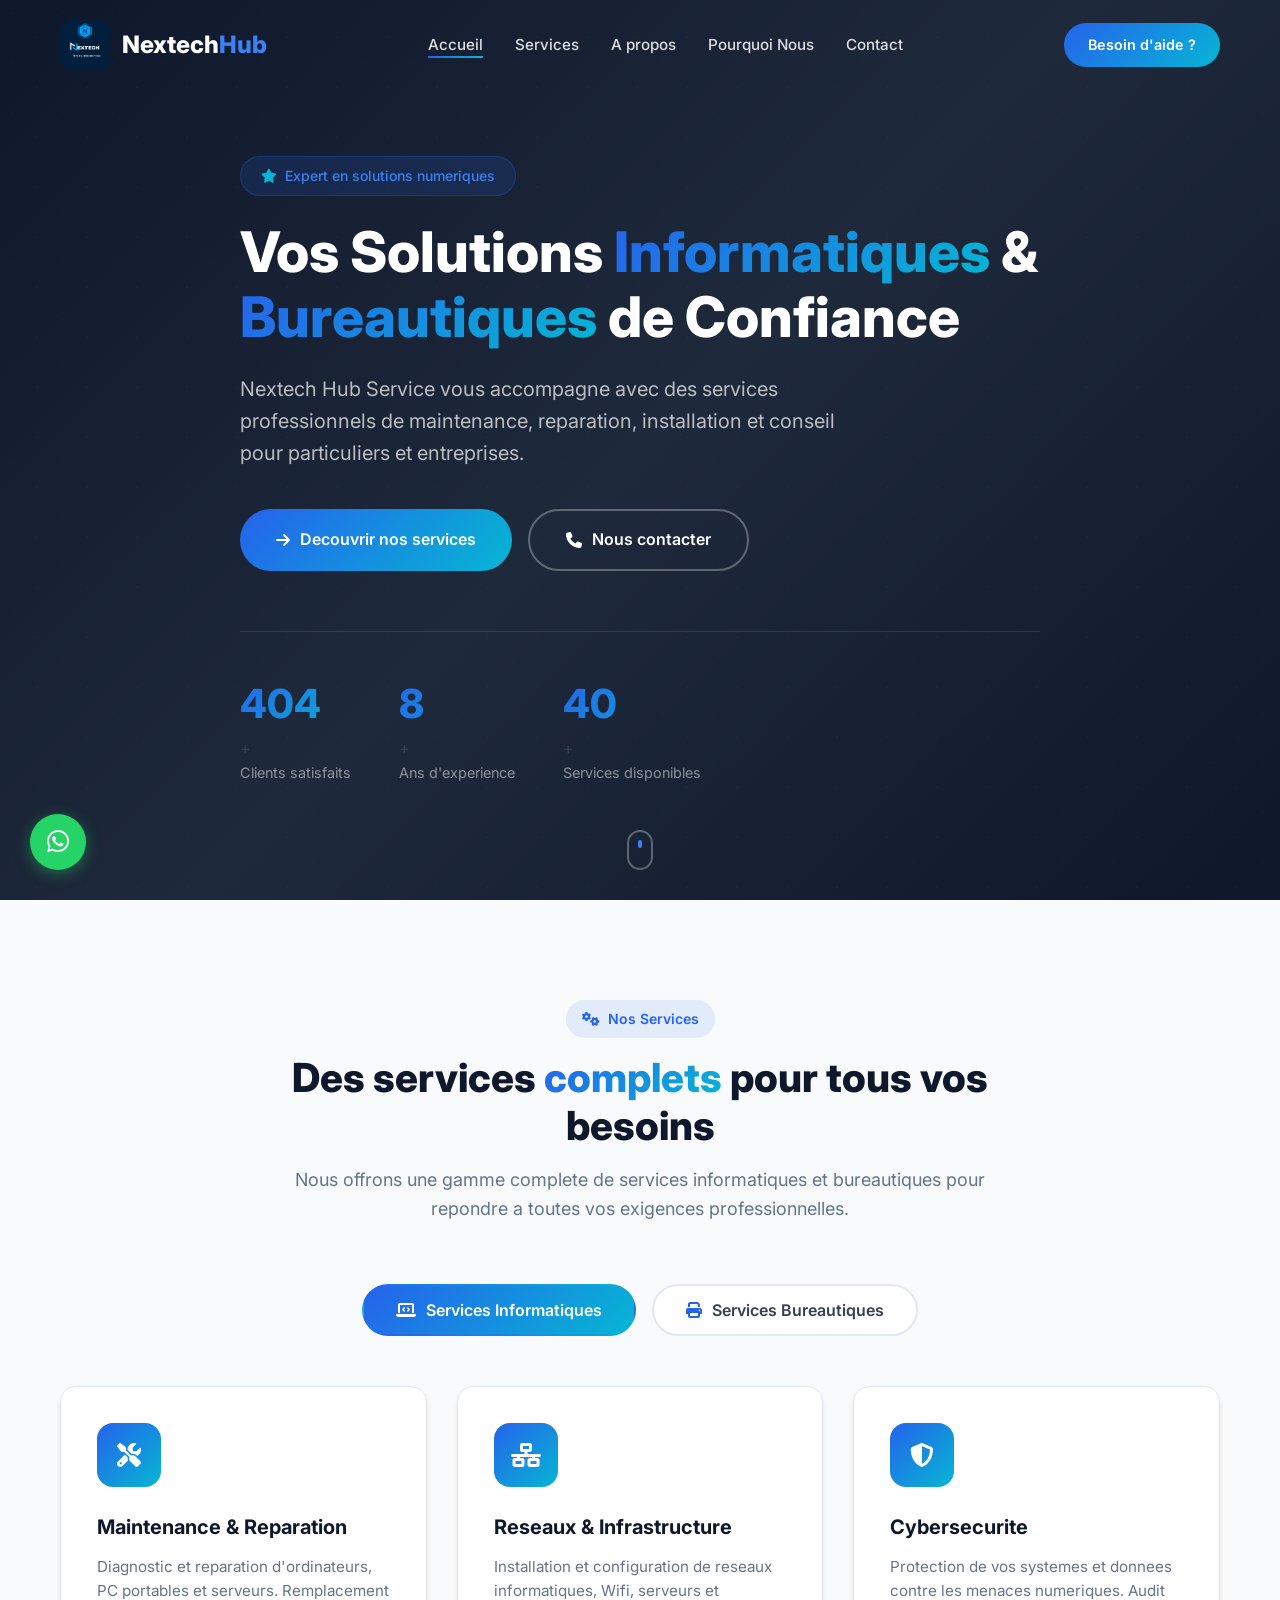
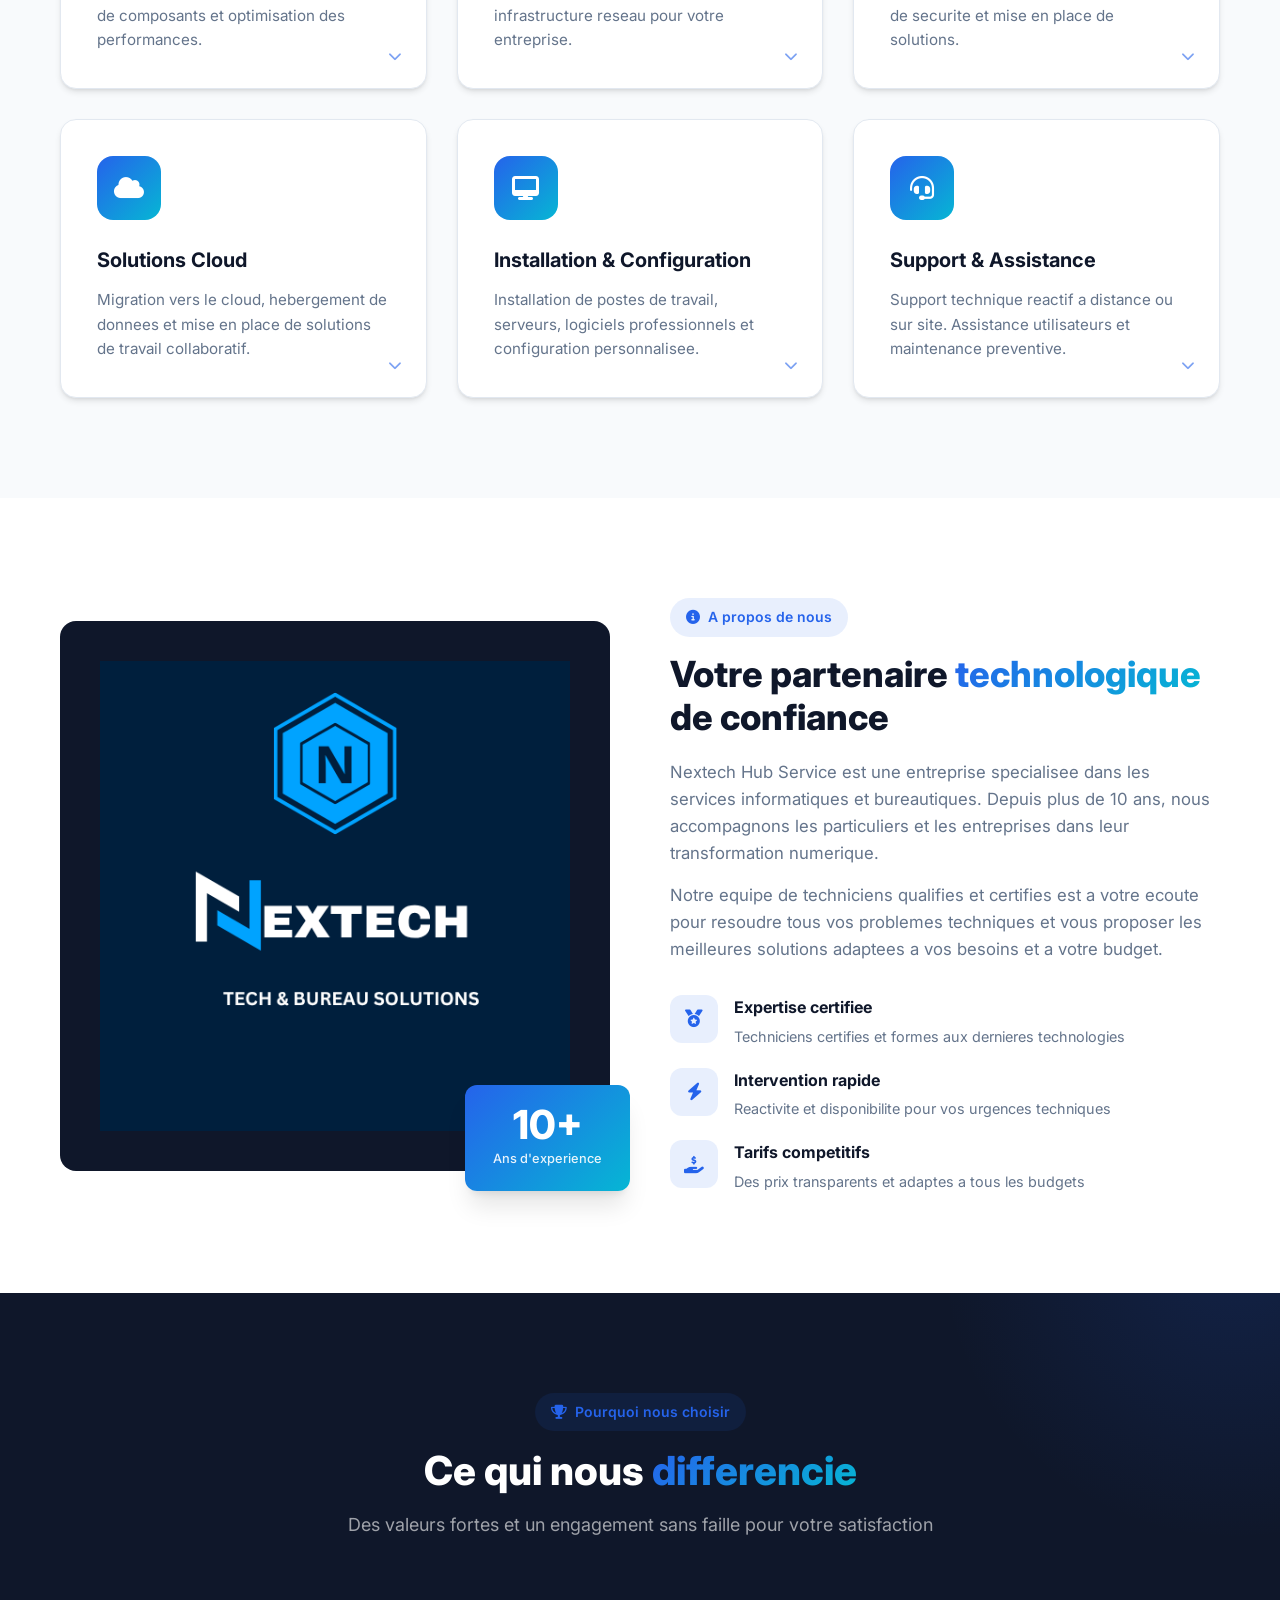
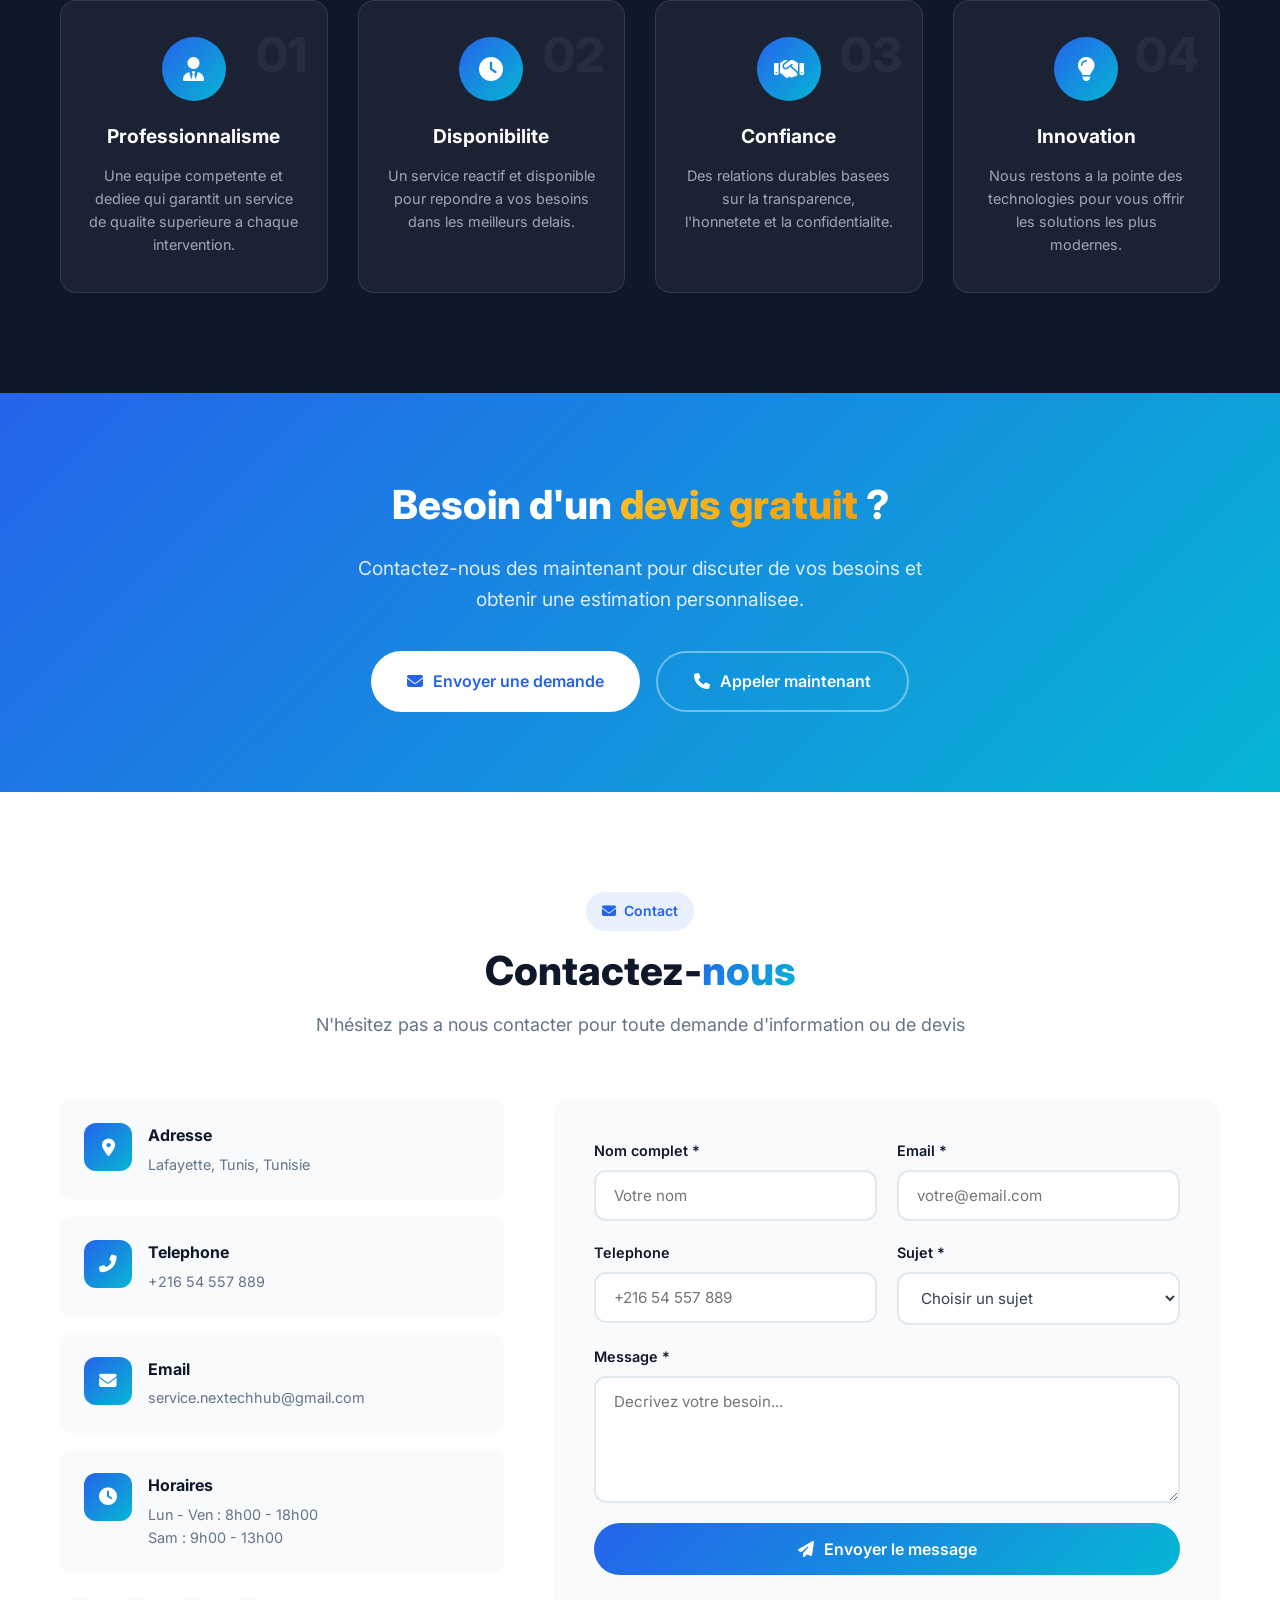
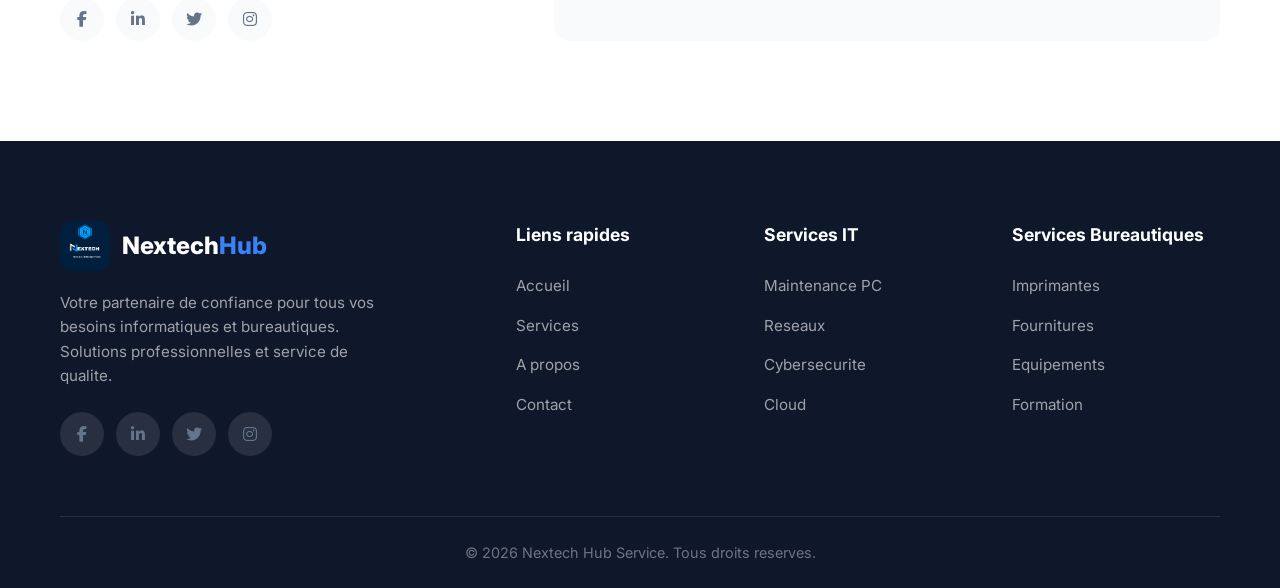
==== nextech-hub-service - Copy4/index.html @ e335e1f7 "Add files via upload Initial upload" ====
<!DOCTYPE html>
<html lang="fr">
<head>
    <meta charset="UTF-8">
    <meta name="viewport" content="width=device-width, initial-scale=1.0">
    <meta name="description" content="Nextech Hub Service - Votre partenaire en services informatiques et bureautiques. Maintenance, reparation, installation et solutions professionnelles a Lafayette, Tunis.">
    <meta property="og:title" content="Nextech Hub Service | Services Informatiques & Bureautiques">
    <meta property="og:description" content="Maintenance, reseaux, cybersecurite, cloud et services bureautiques a Tunis.">
    <meta property="og:type" content="website">
    <meta property="og:url" content="https://nextechhubservice.com">
    <meta property="og:locale" content="fr_FR">
    <title>Nextech Hub Service | Services Informatiques & Bureautiques</title>
    <link rel="stylesheet" href="css/style.css">
    <link rel="stylesheet" href="https://cdnjs.cloudflare.com/ajax/libs/font-awesome/6.5.0/css/all.min.css">
    <link rel="preconnect" href="https://fonts.googleapis.com">
    <link href="https://fonts.googleapis.com/css2?family=Inter:wght@300;400;500;600;700;800&display=swap" rel="stylesheet">
</head>
<body>
    <!-- Navigation -->
    <nav class="navbar" id="navbar">
        <div class="container">
            <a href="#hero" class="logo">
                <img src="images/logo.png" alt="Nextech Hub Service" class="logo-img">
                <span class="logo-text">Nextech<span>Hub</span></span>
            </a>
            <ul class="nav-links" id="navLinks">
                <li><a href="#hero" class="active">Accueil</a></li>
                <li><a href="#services">Services</a></li>
                <li><a href="#about">A propos</a></li>
                <li><a href="#why-us">Pourquoi Nous</a></li>
                <li><a href="#contact">Contact</a></li>
            </ul>
            <a href="#contact" class="btn btn-primary nav-cta">Besoin d'aide ?</a>
            <button class="mobile-toggle" id="mobileToggle" aria-label="Menu">
                <span></span>
                <span></span>
                <span></span>
            </button>
        </div>
    </nav>

    <!-- Hero Section -->
    <section class="hero" id="hero">
        <div class="hero-bg">
            <div class="hero-gradient"></div>
            <div class="hero-pattern"></div>
        </div>
        <div class="container">
            <div class="hero-content">
                <div class="hero-badge">
                    <i class="fas fa-star"></i>
                    <span>Expert en solutions numeriques</span>
                </div>
                <h1>Vos Solutions <span class="gradient-text">Informatiques</span> & <span class="gradient-text">Bureautiques</span> de Confiance</h1>
                <p>Nextech Hub Service vous accompagne avec des services professionnels de maintenance, reparation, installation et conseil pour particuliers et entreprises.</p>
                <div class="hero-buttons">
                    <a href="#services" class="btn btn-primary btn-lg">
                        <i class="fas fa-arrow-right"></i>
                        Decouvrir nos services
                    </a>
                    <a href="#contact" class="btn btn-outline btn-lg">
                        <i class="fas fa-phone"></i>
                        Nous contacter
                    </a>
                </div>
                <div class="hero-stats">
                    <div class="stat">
                        <span class="stat-number" data-count="500">0</span>+
                        <span class="stat-label">Clients satisfaits</span>
                    </div>
                    <div class="stat">
                        <span class="stat-number" data-count="10">0</span>+
                        <span class="stat-label">Ans d'experience</span>
                    </div>
                    <div class="stat">
                        <span class="stat-number" data-count="50">0</span>+
                        <span class="stat-label">Services disponibles</span>
                    </div>
                </div>
            </div>
        </div>
        <div class="scroll-indicator">
            <div class="mouse">
                <div class="wheel"></div>
            </div>
        </div>
    </section>

    <!-- Services Section -->
    <section class="services" id="services">
        <div class="container">
            <div class="section-header">
                <span class="section-tag"><i class="fas fa-cogs"></i> Nos Services</span>
                <h2>Des services <span class="gradient-text">complets</span> pour tous vos besoins</h2>
                <p>Nous offrons une gamme complete de services informatiques et bureautiques pour repondre a toutes vos exigences professionnelles.</p>
            </div>

            <div class="services-tabs">
                <button class="tab-btn active" data-tab="informatique">
                    <i class="fas fa-laptop-code"></i>
                    Services Informatiques
                </button>
                <button class="tab-btn" data-tab="bureautique">
                    <i class="fas fa-print"></i>
                    Services Bureautiques
                </button>
            </div>

            <div class="tab-content active" id="informatique">
                <div class="services-grid">
                    <div class="service-card">
                        <div class="service-icon">
                            <i class="fas fa-tools"></i>
                        </div>
                        <h3>Maintenance & Reparation</h3>
                        <p>Diagnostic et reparation d'ordinateurs, PC portables et serveurs. Remplacement de composants et optimisation des performances.</p>
                        <ul class="service-features">
                            <li><i class="fas fa-check"></i> Reparation materielle et logicielle</li>
                            <li><i class="fas fa-check"></i> Recuperation de donnees</li>
                            <li><i class="fas fa-check"></i> Nettoyage virus et malwares</li>
                        </ul>
                    </div>
                    <div class="service-card">
                        <div class="service-icon">
                            <i class="fas fa-network-wired"></i>
                        </div>
                        <h3>Reseaux & Infrastructure</h3>
                        <p>Installation et configuration de reseaux informatiques, Wifi, serveurs et infrastructure reseau pour votre entreprise.</p>
                        <ul class="service-features">
                            <li><i class="fas fa-check"></i> Installation reseau LAN/WAN</li>
                            <li><i class="fas fa-check"></i> Configuration routeurs & switchs</li>
                            <li><i class="fas fa-check"></i> Securite reseau & pare-feu</li>
                        </ul>
                    </div>
                    <div class="service-card">
                        <div class="service-icon">
                            <i class="fas fa-shield-alt"></i>
                        </div>
                        <h3>Cybersecurite</h3>
                        <p>Protection de vos systemes et donnees contre les menaces numeriques. Audit de securite et mise en place de solutions.</p>
                        <ul class="service-features">
                            <li><i class="fas fa-check"></i> Audit de securite complet</li>
                            <li><i class="fas fa-check"></i> Installation antivirus entreprise</li>
                            <li><i class="fas fa-check"></i> Backup et plan de reprise</li>
                        </ul>
                    </div>
                    <div class="service-card">
                        <div class="service-icon">
                            <i class="fas fa-cloud"></i>
                        </div>
                        <h3>Solutions Cloud</h3>
                        <p>Migration vers le cloud, hebergement de donnees et mise en place de solutions de travail collaboratif.</p>
                        <ul class="service-features">
                            <li><i class="fas fa-check"></i> Migration Microsoft 365 / Google</li>
                            <li><i class="fas fa-check"></i> Sauvegarde cloud securisee</li>
                            <li><i class="fas fa-check"></i> Solutions de collaboration</li>
                        </ul>
                    </div>
                    <div class="service-card">
                        <div class="service-icon">
                            <i class="fas fa-desktop"></i>
                        </div>
                        <h3>Installation & Configuration</h3>
                        <p>Installation de postes de travail, serveurs, logiciels professionnels et configuration personnalisee.</p>
                        <ul class="service-features">
                            <li><i class="fas fa-check"></i> Installation systemes d'exploitation</li>
                            <li><i class="fas fa-check"></i> Configuration logiciels metier</li>
                            <li><i class="fas fa-check"></i> Mise en poste complete</li>
                        </ul>
                    </div>
                    <div class="service-card">
                        <div class="service-icon">
                            <i class="fas fa-headset"></i>
                        </div>
                        <h3>Support & Assistance</h3>
                        <p>Support technique reactif a distance ou sur site. Assistance utilisateurs et maintenance preventive.</p>
                        <ul class="service-features">
                            <li><i class="fas fa-check"></i> Assistance telephone & remote</li>
                            <li><i class="fas fa-check"></i> Intervention sur site rapide</li>
                            <li><i class="fas fa-check"></i> Contrats de maintenance</li>
                        </ul>
                    </div>
                </div>
            </div>

            <div class="tab-content" id="bureautique">
                <div class="services-grid">
                    <div class="service-card">
                        <div class="service-icon">
                            <i class="fas fa-print"></i>
                        </div>
                        <h3>Imprimantes & Copieurs</h3>
                        <p>Vente, installation et maintenance d'imprimantes, photocopieurs et multifonctions pour professionnels.</p>
                        <ul class="service-features">
                            <li><i class="fas fa-check"></i> Installation et configuration</li>
                            <li><i class="fas fa-check"></i> Maintenance preventive et corrective</li>
                            <li><i class="fas fa-check"></i> Gestion des consommables</li>
                        </ul>
                    </div>
                    <div class="service-card">
                        <div class="service-icon">
                            <i class="fas fa-file-alt"></i>
                        </div>
                        <h3>Aide au rapport & PFE (Word & LaTeX)</h3>
                        <p>Accompagnement personnalise pour la redaction et la mise en forme de rapports, memoires, PFE et documents academiques avec Word et LaTeX.</p>
                        <ul class="service-features">
                            <li><i class="fas fa-check"></i> Mise en page et template Word/LaTeX</li>
                            <li><i class="fas fa-check"></i> Correction et relecture de documents</li>
                            <li><i class="fas fa-check"></i> Inclusion figures, tableaux et bibliographie</li>
                        </ul>
                    </div>
                    <div class="service-card">
                        <div class="service-icon">
                            <i class="fas fa-calculator"></i>
                        </div>
                        <h3>Equipements Bureautiques</h3>
                        <p>Decoupeuses, plastifieuses, relieuses, scanners professionnels et equipements de traitement du courrier.</p>
                        <ul class="service-features">
                            <li><i class="fas fa-check"></i> Relieuses et plastifieuses</li>
                            <li><i class="fas fa-check"></i> Scanners haute capacite</li>
                            <li><i class="fas fa-check"></i> Detecteurs de faux billets</li>
                        </ul>
                    </div>
                    <div class="service-card">
                        <div class="service-icon">
                            <i class="fas fa-archive"></i>
                        </div>
                        <h3>Archivage & Gestion documentaire</h3>
                        <p>Solutions de numerisation, archivage electronique et gestion electronique de documents (GED).</p>
                        <ul class="service-features">
                            <li><i class="fas fa-check"></i> Numerisation de documents</li>
                            <li><i class="fas fa-check"></i> Solutions GED</li>
                            <li><i class="fas fa-check"></i> Archivage numerique securise</li>
                        </ul>
                    </div>
                    <div class="service-card">
                        <div class="service-icon">
                            <i class="fas fa-paint-brush"></i>
                        </div>
                        <h3>Creation de presentations (Canva & PowerPoint)</h3>
                        <p>Conception de presentations professionnelles et creatives pour vos projets, soutenances, reunions et evenements.</p>
                        <ul class="service-features">
                            <li><i class="fas fa-check"></i> Slides sur mesure et templates</li>
                            <li><i class="fas fa-check"></i> Infographies et visuels percutants</li>
                            <li><i class="fas fa-check"></i> Adapte a tout secteur (etudiant, entreprise)</li>
                        </ul>
                    </div>
                    <div class="service-card">
                        <div class="service-icon">
                            <i class="fas fa-calendar-check"></i>
                        </div>
                        <h3>Services Administratifs & Prise de RDV</h3>
                        <p>Accompagnement dans vos demarches administratives : prise de rendez-vous, remplissage de formulaires et aide a la recherche d'emploi.</p>
                        <ul class="service-features">
                            <li><i class="fas fa-check"></i> RDV visite technique & visa (TLS, BLS, VFS)</li>
                            <li><i class="fas fa-check"></i> Remplissage de formulaires en ligne</li>
                            <li><i class="fas fa-check"></i> Aide recherche d'emploi Tunisie & etranger</li>
                            <li><i class="fas fa-check"></i> Services RNE & Tej (plateformes de finance)</li>
                        </ul>
                    </div>
                </div>
            </div>
        </div>
    </section>

    <!-- About Section -->
    <section class="about" id="about">
        <div class="container">
            <div class="about-grid">
                <div class="about-image">
                    <div class="about-img-wrapper">
                        <img src="images/logo.png" alt="Nextech Hub Service" class="about-img">
                        <div class="experience-badge">
                            <span class="exp-number">10+</span>
                            <span class="exp-text">Ans d'experience</span>
                        </div>
                    </div>
                </div>
                <div class="about-content">
                    <span class="section-tag"><i class="fas fa-info-circle"></i> A propos de nous</span>
                    <h2>Votre partenaire <span class="gradient-text">technologique</span> de confiance</h2>
                    <p>Nextech Hub Service est une entreprise specialisee dans les services informatiques et bureautiques. Depuis plus de 10 ans, nous accompagnons les particuliers et les entreprises dans leur transformation numerique.</p>
                    <p>Notre equipe de techniciens qualifies et certifies est a votre ecoute pour resoudre tous vos problemes techniques et vous proposer les meilleures solutions adaptees a vos besoins et a votre budget.</p>
                    <div class="about-features">
                        <div class="about-feature">
                            <div class="feature-icon">
                                <i class="fas fa-medal"></i>
                            </div>
                            <div>
                                <h4>Expertise certifiee</h4>
                                <p>Techniciens certifies et formes aux dernieres technologies</p>
                            </div>
                        </div>
                        <div class="about-feature">
                            <div class="feature-icon">
                                <i class="fas fa-bolt"></i>
                            </div>
                            <div>
                                <h4>Intervention rapide</h4>
                                <p>Reactivite et disponibilite pour vos urgences techniques</p>
                            </div>
                        </div>
                        <div class="about-feature">
                            <div class="feature-icon">
                                <i class="fas fa-hand-holding-usd"></i>
                            </div>
                            <div>
                                <h4>Tarifs competitifs</h4>
                                <p>Des prix transparents et adaptes a tous les budgets</p>
                            </div>
                        </div>
                    </div>
                </div>
            </div>
        </div>
    </section>

    <!-- Why Us Section -->
    <section class="why-us" id="why-us">
        <div class="container">
            <div class="section-header">
                <span class="section-tag"><i class="fas fa-trophy"></i> Pourquoi nous choisir</span>
                <h2>Ce qui nous <span class="gradient-text">differencie</span></h2>
                <p>Des valeurs fortes et un engagement sans faille pour votre satisfaction</p>
            </div>
            <div class="why-grid">
                <div class="why-card">
                    <div class="why-number">01</div>
                    <div class="why-icon"><i class="fas fa-user-tie"></i></div>
                    <h3>Professionnalisme</h3>
                    <p>Une equipe competente et dediee qui garantit un service de qualite superieure a chaque intervention.</p>
                </div>
                <div class="why-card">
                    <div class="why-number">02</div>
                    <div class="why-icon"><i class="fas fa-clock"></i></div>
                    <h3>Disponibilite</h3>
                    <p>Un service reactif et disponible pour repondre a vos besoins dans les meilleurs delais.</p>
                </div>
                <div class="why-card">
                    <div class="why-number">03</div>
                    <div class="why-icon"><i class="fas fa-handshake"></i></div>
                    <h3>Confiance</h3>
                    <p>Des relations durables basees sur la transparence, l'honnetete et la confidentialite.</p>
                </div>
                <div class="why-card">
                    <div class="why-number">04</div>
                    <div class="why-icon"><i class="fas fa-lightbulb"></i></div>
                    <h3>Innovation</h3>
                    <p>Nous restons a la pointe des technologies pour vous offrir les solutions les plus modernes.</p>
                </div>
            </div>
        </div>
    </section>

    <!-- CTA Section -->
    <section class="cta-section">
        <div class="container">
            <div class="cta-content">
                <h2>Besoin d'un <span class="gradient-text">devis gratuit</span> ?</h2>
                <p>Contactez-nous des maintenant pour discuter de vos besoins et obtenir une estimation personnalisee.</p>
                <div class="cta-buttons">
                    <a href="#contact" class="btn btn-white btn-lg">
                        <i class="fas fa-envelope"></i>
                        Envoyer une demande
                    </a>
                    <a href="tel:+21654557889" class="btn btn-outline-white btn-lg">
                        <i class="fas fa-phone"></i>
                        Appeler maintenant
                    </a>
                </div>
            </div>
        </div>
    </section>

    <!-- Contact Section -->
    <section class="contact" id="contact">
        <div class="container">
            <div class="section-header">
                <span class="section-tag"><i class="fas fa-envelope"></i> Contact</span>
                <h2>Contactez-<span class="gradient-text">nous</span></h2>
                <p>N'hésitez pas a nous contacter pour toute demande d'information ou de devis</p>
            </div>
            <div class="contact-grid">
                <div class="contact-info">
                    <div class="contact-card">
                        <div class="contact-icon">
                            <i class="fas fa-map-marker-alt"></i>
                        </div>
                        <div class="contact-details">
                            <h4>Adresse</h4>
                            <p><a href="https://maps.google.com/?q=Lafayette+Tunis+Tunisie" target="_blank" rel="noopener">Lafayette, Tunis, Tunisie</a></p>
                        </div>
                    </div>
                    <div class="contact-card">
                        <div class="contact-icon">
                            <i class="fas fa-phone-alt"></i>
                        </div>
                        <div class="contact-details">
                            <h4>Telephone</h4>
                            <p><a href="tel:+21654557889">+216 54 557 889</a></p>
                        </div>
                    </div>
                    <div class="contact-card">
                        <div class="contact-icon">
                            <i class="fas fa-envelope"></i>
                        </div>
                        <div class="contact-details">
                            <h4>Email</h4>
                            <p><a href="mailto:service.nextechhub@gmail.com">service.nextechhub@gmail.com</a></p>
                        </div>
                    </div>
                    <div class="contact-card">
                        <div class="contact-icon">
                            <i class="fas fa-clock"></i>
                        </div>
                        <div class="contact-details">
                            <h4>Horaires</h4>
                            <p>Lun - Ven : 8h00 - 18h00<br>Sam : 9h00 - 13h00</p>
                        </div>
                    </div>
                    <div class="social-links">
                        <a href="https://www.facebook.com/profile.php?id=61566399972837" aria-label="Facebook" target="_blank" rel="noopener"><i class="fab fa-facebook-f"></i></a>
                        <a href="https://www.linkedin.com/company/nextech-hub-service" aria-label="LinkedIn" target="_blank" rel="noopener"><i class="fab fa-linkedin-in"></i></a>
                        <a href="#" aria-label="Twitter"><i class="fab fa-twitter"></i></a>
                        <a href="#" aria-label="Instagram"><i class="fab fa-instagram"></i></a>
                    </div>
                </div>
                <div class="contact-form-wrapper">
                    <form class="contact-form" id="contactForm">
                        <div class="form-row">
                            <div class="form-group">
                                <label for="name">Nom complet *</label>
                                <input type="text" id="name" name="name" required placeholder="Votre nom">
                            </div>
                            <div class="form-group">
                                <label for="email">Email *</label>
                                <input type="email" id="email" name="email" required placeholder="votre@email.com">
                            </div>
                        </div>
                        <div class="form-row">
                            <div class="form-group">
                                <label for="phone">Telephone</label>
                                <input type="tel" id="phone" name="phone" placeholder="+216 54 557 889">
                            </div>
                            <div class="form-group">
                                <label for="subject">Sujet *</label>
                                <select id="subject" name="subject" required>
                                    <option value="">Choisir un sujet</option>
                                    <option value="maintenance">Maintenance & Reparation</option>
                                    <option value="reseau">Reseaux & Infrastructure</option>
                                    <option value="bureautique">Services Bureautiques</option>
                                    <option value="devis">Demande de devis</option>
                                    <option value="autre">Autre</option>
                                </select>
                            </div>
                        </div>
                        <div class="form-group">
                            <label for="message">Message *</label>
                            <textarea id="message" name="message" rows="5" required placeholder="Decrivez votre besoin..."></textarea>
                        </div>
                        <button type="submit" class="btn btn-primary btn-lg btn-block">
                            <i class="fas fa-paper-plane"></i>
                            Envoyer le message
                        </button>
                    </form>
                </div>
            </div>
        </div>
    </section>

    <!-- Footer -->
    <footer class="footer">
        <div class="container">
            <div class="footer-grid">
                <div class="footer-brand">
                    <a href="#hero" class="logo">
                        <img src="images/logo.png" alt="Nextech Hub Service" class="logo-img">
                        <span class="logo-text">Nextech<span>Hub</span></span>
                    </a>
                    <p>Votre partenaire de confiance pour tous vos besoins informatiques et bureautiques. Solutions professionnelles et service de qualite.</p>
                    <div class="social-links">
                        <a href="https://www.facebook.com/profile.php?id=61566399972837" aria-label="Facebook" target="_blank" rel="noopener"><i class="fab fa-facebook-f"></i></a>
                        <a href="https://www.linkedin.com/company/nextech-hub-service" aria-label="LinkedIn" target="_blank" rel="noopener"><i class="fab fa-linkedin-in"></i></a>
                        <a href="#" aria-label="Twitter"><i class="fab fa-twitter"></i></a>
                        <a href="#" aria-label="Instagram"><i class="fab fa-instagram"></i></a>
                    </div>
                </div>
                <div class="footer-links">
                    <h4>Liens rapides</h4>
                    <ul>
                        <li><a href="#hero">Accueil</a></li>
                        <li><a href="#services">Services</a></li>
                        <li><a href="#about">A propos</a></li>
                        <li><a href="#contact">Contact</a></li>
                    </ul>
                </div>
                <div class="footer-links">
                    <h4>Services IT</h4>
                    <ul>
                        <li><a href="#services">Maintenance PC</a></li>
                        <li><a href="#services">Reseaux</a></li>
                        <li><a href="#services">Cybersecurite</a></li>
                        <li><a href="#services">Cloud</a></li>
                    </ul>
                </div>
                <div class="footer-links">
                    <h4>Services Bureautiques</h4>
                    <ul>
                        <li><a href="#services">Imprimantes</a></li>
                        <li><a href="#services">Fournitures</a></li>
                        <li><a href="#services">Equipements</a></li>
                        <li><a href="#services">Formation</a></li>
                    </ul>
                </div>
            </div>
            <div class="footer-bottom">
                <p>&copy; 2026 Nextech Hub Service. Tous droits reserves.</p>
            </div>
        </div>
    </footer>

    <!-- Back to Top Button -->
    <button class="back-to-top" id="backToTop" aria-label="Retour en haut">
        <i class="fas fa-arrow-up"></i>
    </button>

    <!-- WhatsApp Floating Button -->
    <a href="https://wa.me/21654557889" class="whatsapp-float" target="_blank" rel="noopener" aria-label="WhatsApp">
        <i class="fab fa-whatsapp"></i>
    </a>

    <script src="js/main.js" defer></script>
</body>
</html>
---- nextech-hub-service - Copy4/css/style.css ----
:root {
    --primary: #2563eb;
    --primary-dark: #1d4ed8;
    --primary-light: #3b82f6;
    --secondary: #0f172a;
    --accent: #06b6d4;
    --text: #334155;
    --text-light: #64748b;
    --text-lighter: #94a3b8;
    --white: #ffffff;
    --bg: #f8fafc;
    --bg-dark: #0f172a;
    --border: #e2e8f0;
    --gradient: linear-gradient(135deg, var(--primary) 0%, var(--accent) 100%);
    --shadow-sm: 0 1px 3px rgba(0,0,0,0.1);
    --shadow: 0 4px 6px -1px rgba(0,0,0,0.1), 0 2px 4px -2px rgba(0,0,0,0.1);
    --shadow-lg: 0 10px 15px -3px rgba(0,0,0,0.1), 0 4px 6px -4px rgba(0,0,0,0.1);
    --shadow-xl: 0 20px 25px -5px rgba(0,0,0,0.1), 0 8px 10px -6px rgba(0,0,0,0.1);
    --radius: 12px;
    --radius-lg: 16px;
    --transition: all 0.3s ease;
}

*, *::before, *::after {
    margin: 0;
    padding: 0;
    box-sizing: border-box;
}

html {
    scroll-behavior: smooth;
    scroll-padding-top: 80px;
}

body {
    font-family: 'Inter', -apple-system, BlinkMacSystemFont, sans-serif;
    color: var(--text);
    line-height: 1.6;
    background: var(--white);
    overflow-x: hidden;
}

a {
    text-decoration: none;
    color: inherit;
    transition: var(--transition);
}

ul {
    list-style: none;
}

img {
    max-width: 100%;
    display: block;
}

.container {
    max-width: 1200px;
    margin: 0 auto;
    padding: 0 20px;
}

.gradient-text {
    background: var(--gradient);
    -webkit-background-clip: text;
    -webkit-text-fill-color: transparent;
    background-clip: text;
}

.section-tag {
    display: inline-flex;
    align-items: center;
    gap: 8px;
    padding: 8px 16px;
    background: rgba(37, 99, 235, 0.1);
    color: var(--primary);
    border-radius: 50px;
    font-size: 0.875rem;
    font-weight: 600;
    margin-bottom: 16px;
}

.section-header {
    text-align: center;
    max-width: 700px;
    margin: 0 auto 60px;
}

.section-header h2 {
    font-size: 2.5rem;
    font-weight: 800;
    color: var(--secondary);
    margin-bottom: 16px;
    line-height: 1.2;
}

.section-header p {
    font-size: 1.125rem;
    color: var(--text-light);
}

.btn {
    display: inline-flex;
    align-items: center;
    justify-content: center;
    gap: 10px;
    padding: 12px 28px;
    border-radius: 50px;
    font-weight: 600;
    font-size: 0.95rem;
    cursor: pointer;
    border: 2px solid transparent;
    transition: var(--transition);
    font-family: inherit;
}

.btn-primary {
    background: var(--gradient);
    color: var(--white);
    border: none;
}

.btn-primary:hover {
    transform: translateY(-2px);
    box-shadow: 0 10px 25px rgba(37, 99, 235, 0.4);
}

.btn-outline {
    background: transparent;
    color: var(--white);
    border-color: rgba(255,255,255,0.3);
}

.btn-outline:hover {
    background: var(--white);
    color: var(--primary);
    border-color: var(--white);
}

.btn-white {
    background: var(--white);
    color: var(--primary);
    border: none;
}

.btn-white:hover {
    transform: translateY(-2px);
    box-shadow: var(--shadow-xl);
}

.btn-outline-white {
    background: transparent;
    color: var(--white);
    border-color: rgba(255,255,255,0.4);
}

.btn-outline-white:hover {
    background: var(--white);
    color: var(--primary);
    border-color: var(--white);
}

.btn-lg {
    padding: 16px 36px;
    font-size: 1rem;
}

.btn-block {
    width: 100%;
}

.navbar {
    position: fixed;
    top: 0;
    left: 0;
    right: 0;
    z-index: 1000;
    padding: 20px 0;
    transition: var(--transition);
}

.navbar.scrolled {
    background: rgba(255, 255, 255, 0.98);
    backdrop-filter: blur(10px);
    box-shadow: var(--shadow);
    padding: 12px 0;
}

.navbar .container {
    display: flex;
    align-items: center;
    justify-content: space-between;
}

.logo {
    display: flex;
    align-items: center;
    gap: 12px;
    font-size: 1.5rem;
    font-weight: 800;
    color: var(--white);
}

.navbar.scrolled .logo {
    color: var(--secondary);
}

.logo-img {
    width: 50px;
    height: 50px;
    border-radius: 12px;
    object-fit: contain;
    background: transparent;
}

.logo-text span {
    color: var(--primary-light);
}

.navbar.scrolled .logo-text span {
    color: var(--primary);
}

.nav-links {
    display: flex;
    align-items: center;
    gap: 32px;
}

.nav-links a {
    color: rgba(255,255,255,0.85);
    font-weight: 500;
    font-size: 0.95rem;
    position: relative;
}

.nav-links a::after {
    content: '';
    position: absolute;
    bottom: -4px;
    left: 0;
    width: 0;
    height: 2px;
    background: var(--gradient);
    transition: var(--transition);
}

.nav-links a:hover::after,
.nav-links a.active::after {
    width: 100%;
}

.navbar.scrolled .nav-links a {
    color: var(--text);
}

.navbar.scrolled .nav-links a:hover,
.navbar.scrolled .nav-links a.active {
    color: var(--primary);
}

.nav-cta {
    padding: 10px 24px;
    font-size: 0.9rem;
}

.mobile-toggle {
    display: none;
    flex-direction: column;
    gap: 5px;
    background: none;
    border: none;
    cursor: pointer;
    padding: 5px;
}

.mobile-toggle span {
    width: 25px;
    height: 2px;
    background: var(--white);
    transition: var(--transition);
}

.navbar.scrolled .mobile-toggle span {
    background: var(--secondary);
}

.hero {
    position: relative;
    min-height: 100vh;
    display: flex;
    align-items: center;
    background: var(--bg-dark);
    overflow: hidden;
    padding: 120px 0 80px;
}

.hero-bg {
    position: absolute;
    inset: 0;
}

.hero-gradient {
    position: absolute;
    inset: 0;
    background: linear-gradient(135deg, #0f172a 0%, #1e293b 50%, #0f172a 100%);
}

.hero-pattern {
    position: absolute;
    inset: 0;
    opacity: 0.05;
    background-image: radial-gradient(circle at 25% 25%, var(--primary) 1px, transparent 1px),
                      radial-gradient(circle at 75% 75%, var(--accent) 1px, transparent 1px);
    background-size: 50px 50px;
}

.hero-content {
    position: relative;
    z-index: 2;
    max-width: 800px;
}

.hero-badge {
    display: inline-flex;
    align-items: center;
    gap: 8px;
    padding: 8px 20px;
    background: rgba(37, 99, 235, 0.15);
    border: 1px solid rgba(37, 99, 235, 0.3);
    border-radius: 50px;
    color: var(--primary-light);
    font-size: 0.875rem;
    font-weight: 500;
    margin-bottom: 24px;
}

.hero-badge i {
    color: var(--accent);
}

.hero h1 {
    font-size: 3.5rem;
    font-weight: 800;
    color: var(--white);
    line-height: 1.15;
    margin-bottom: 24px;
}

.hero p {
    font-size: 1.25rem;
    color: rgba(255,255,255,0.7);
    margin-bottom: 40px;
    max-width: 600px;
}

.hero-buttons {
    display: flex;
    gap: 16px;
    flex-wrap: wrap;
    margin-bottom: 60px;
}

.hero-stats {
    display: flex;
    gap: 48px;
    padding-top: 40px;
    border-top: 1px solid rgba(255,255,255,0.1);
}

.stat {
    display: flex;
    flex-direction: column;
}

.stat-number {
    font-size: 2.5rem;
    font-weight: 800;
    color: var(--white);
    background: var(--gradient);
    -webkit-background-clip: text;
    -webkit-text-fill-color: transparent;
    background-clip: text;
}

.stat-label {
    font-size: 0.9rem;
    color: rgba(255,255,255,0.5);
}

.scroll-indicator {
    position: absolute;
    bottom: 30px;
    left: 50%;
    transform: translateX(-50%);
}

.mouse {
    width: 26px;
    height: 40px;
    border: 2px solid rgba(255,255,255,0.3);
    border-radius: 20px;
    position: relative;
}

.wheel {
    width: 4px;
    height: 8px;
    background: var(--primary-light);
    border-radius: 2px;
    position: absolute;
    top: 8px;
    left: 50%;
    transform: translateX(-50%);
    animation: scrollWheel 2s infinite;
}

@keyframes scrollWheel {
    0% { opacity: 1; transform: translateX(-50%) translateY(0); }
    100% { opacity: 0; transform: translateX(-50%) translateY(12px); }
}

.services {
    padding: 100px 0;
    background: var(--bg);
}

.services-tabs {
    display: flex;
    justify-content: center;
    gap: 16px;
    margin-bottom: 50px;
    flex-wrap: wrap;
}

.tab-btn {
    display: flex;
    align-items: center;
    gap: 10px;
    padding: 14px 32px;
    border: 2px solid var(--border);
    background: var(--white);
    border-radius: 50px;
    font-weight: 600;
    font-size: 1rem;
    cursor: pointer;
    transition: var(--transition);
    color: var(--text);
    font-family: inherit;
}

.tab-btn i {
    color: var(--primary);
}

.tab-btn.active,
.tab-btn:hover {
    background: var(--gradient);
    color: var(--white);
    border-color: transparent;
}

.tab-btn.active i,
.tab-btn:hover i {
    color: var(--white);
}

.tab-content {
    display: none;
    animation: fadeIn 0.4s ease;
}

.tab-content.active {
    display: block;
}

@keyframes fadeIn {
    from { opacity: 0; transform: translateY(20px); }
    to { opacity: 1; transform: translateY(0); }
}

.services-grid {
    display: grid;
    grid-template-columns: repeat(3, 1fr);
    gap: 30px;
}

.service-card {
    background: var(--white);
    border-radius: var(--radius-lg);
    padding: 36px;
    box-shadow: var(--shadow);
    transition: var(--transition);
    border: 1px solid var(--border);
    cursor: pointer;
    position: relative;
    animation: fadeUp 0.6s ease forwards;
    opacity: 0;
}

@keyframes fadeUp {
    from { opacity: 0; transform: translateY(30px); }
    to { opacity: 1; transform: translateY(0); }
}

.service-card:nth-child(1) { animation-delay: 0.05s; }
.service-card:nth-child(2) { animation-delay: 0.1s; }
.service-card:nth-child(3) { animation-delay: 0.15s; }
.service-card:nth-child(4) { animation-delay: 0.2s; }
.service-card:nth-child(5) { animation-delay: 0.25s; }
.service-card:nth-child(6) { animation-delay: 0.3s; }
.service-card:nth-child(7) { animation-delay: 0.35s; }
.service-card:nth-child(8) { animation-delay: 0.4s; }
.service-card:nth-child(9) { animation-delay: 0.45s; }

.service-card:hover {
    transform: translateY(-8px);
    box-shadow: var(--shadow-xl);
    border-color: var(--primary-light);
}

.service-icon {
    width: 64px;
    height: 64px;
    background: var(--gradient);
    border-radius: 16px;
    display: flex;
    align-items: center;
    justify-content: center;
    font-size: 1.5rem;
    color: var(--white);
    margin-bottom: 24px;
}

.service-card h3 {
    font-size: 1.25rem;
    font-weight: 700;
    color: var(--secondary);
    margin-bottom: 12px;
    padding-right: 30px;
}

.service-card > p {
    color: var(--text-light);
    margin-bottom: 0;
    font-size: 0.95rem;
}

.service-card::after {
    content: '\f078';
    font-family: 'Font Awesome 6 Free';
    font-weight: 900;
    position: absolute;
    bottom: 20px;
    right: 24px;
    font-size: 0.85rem;
    color: var(--primary);
    transition: transform 0.3s ease, opacity 0.3s ease;
    opacity: 0.6;
}

.service-card:hover::after {
    opacity: 1;
}

.service-card.active::after {
    transform: rotate(180deg);
}

.service-features {
    display: flex;
    flex-direction: column;
    gap: 10px;
    max-height: 0;
    overflow: hidden;
    opacity: 0;
    transition: max-height 0.4s ease, opacity 0.4s ease, margin 0.4s ease;
    margin-top: 0;
}

.service-card.active .service-features {
    max-height: 500px;
    opacity: 1;
    margin-top: 20px;
}

.service-features li {
    display: flex;
    align-items: center;
    gap: 10px;
    font-size: 0.9rem;
    color: var(--text);
}

.service-features li i {
    color: var(--accent);
    font-size: 0.8rem;
}

.about {
    padding: 100px 0;
    background: var(--white);
}

.about-grid {
    display: grid;
    grid-template-columns: 1fr 1fr;
    gap: 60px;
    align-items: center;
}

.about-img-wrapper {
    position: relative;
}

.about-img {
    width: 100%;
    aspect-ratio: 1/1;
    border-radius: var(--radius-lg);
    object-fit: contain;
    background: var(--bg-dark);
    padding: 40px;
}

.experience-badge {
    position: absolute;
    bottom: -20px;
    right: -20px;
    background: var(--gradient);
    color: var(--white);
    padding: 20px 28px;
    border-radius: var(--radius);
    text-align: center;
    box-shadow: var(--shadow-xl);
}

.exp-number {
    display: block;
    font-size: 2.5rem;
    font-weight: 800;
    line-height: 1;
}

.exp-text {
    font-size: 0.8rem;
    font-weight: 500;
    opacity: 0.9;
}

.about-content h2 {
    font-size: 2.25rem;
    font-weight: 800;
    color: var(--secondary);
    margin-bottom: 20px;
    line-height: 1.2;
}

.about-content p {
    color: var(--text-light);
    margin-bottom: 16px;
    font-size: 1.05rem;
}

.about-features {
    display: flex;
    flex-direction: column;
    gap: 20px;
    margin-top: 32px;
}

.about-feature {
    display: flex;
    gap: 16px;
    align-items: flex-start;
}

.feature-icon {
    width: 48px;
    height: 48px;
    min-width: 48px;
    background: rgba(37, 99, 235, 0.1);
    border-radius: 12px;
    display: flex;
    align-items: center;
    justify-content: center;
    color: var(--primary);
    font-size: 1.1rem;
}

.about-feature h4 {
    font-size: 1rem;
    font-weight: 700;
    color: var(--secondary);
    margin-bottom: 4px;
}

.about-feature p {
    font-size: 0.9rem;
    margin-bottom: 0;
}

.why-us {
    padding: 100px 0;
    background: var(--bg-dark);
    position: relative;
    overflow: hidden;
}

.why-us::before {
    content: '';
    position: absolute;
    top: -50%;
    right: -20%;
    width: 600px;
    height: 600px;
    background: radial-gradient(circle, rgba(37, 99, 235, 0.15), transparent 70%);
    border-radius: 50%;
}

.why-us .section-header h2 {
    color: var(--white);
}

.why-us .section-header p {
    color: rgba(255,255,255,0.6);
}

.why-grid {
    display: grid;
    grid-template-columns: repeat(4, 1fr);
    gap: 30px;
}

.why-card {
    background: rgba(255,255,255,0.05);
    border: 1px solid rgba(255,255,255,0.1);
    border-radius: var(--radius-lg);
    padding: 36px 28px;
    text-align: center;
    transition: var(--transition);
    position: relative;
    overflow: hidden;
}

.why-card:hover {
    background: rgba(255,255,255,0.1);
    transform: translateY(-5px);
    border-color: rgba(37, 99, 235, 0.5);
}

.why-number {
    position: absolute;
    top: 16px;
    right: 20px;
    font-size: 3rem;
    font-weight: 800;
    color: rgba(255,255,255,0.05);
}

.why-icon {
    width: 64px;
    height: 64px;
    background: var(--gradient);
    border-radius: 50%;
    display: flex;
    align-items: center;
    justify-content: center;
    font-size: 1.5rem;
    color: var(--white);
    margin: 0 auto 20px;
}

.why-card h3 {
    font-size: 1.2rem;
    font-weight: 700;
    color: var(--white);
    margin-bottom: 12px;
}

.why-card p {
    color: rgba(255,255,255,0.6);
    font-size: 0.9rem;
}

.cta-section {
    padding: 80px 0;
    background: var(--gradient);
    text-align: center;
}

.cta-content h2 {
    font-size: 2.5rem;
    font-weight: 800;
    color: var(--white);
    margin-bottom: 16px;
}

.cta-content h2 .gradient-text {
    background: linear-gradient(135deg, #fbbf24, #f59e0b);
    -webkit-background-clip: text;
    -webkit-text-fill-color: transparent;
    background-clip: text;
}

.cta-content p {
    font-size: 1.2rem;
    color: rgba(255,255,255,0.85);
    margin-bottom: 36px;
    max-width: 600px;
    margin-left: auto;
    margin-right: auto;
}

.cta-buttons {
    display: flex;
    justify-content: center;
    gap: 16px;
    flex-wrap: wrap;
}

.contact {
    padding: 100px 0;
    background: var(--white);
}

.contact-grid {
    display: grid;
    grid-template-columns: 1fr 1.5fr;
    gap: 50px;
}

.contact-card {
    display: flex;
    gap: 16px;
    align-items: flex-start;
    padding: 24px;
    background: var(--bg);
    border-radius: var(--radius);
    margin-bottom: 16px;
    transition: var(--transition);
}

.contact-card:hover {
    background: rgba(37, 99, 235, 0.05);
}

.contact-icon {
    width: 48px;
    height: 48px;
    min-width: 48px;
    background: var(--gradient);
    border-radius: 12px;
    display: flex;
    align-items: center;
    justify-content: center;
    color: var(--white);
    font-size: 1.1rem;
}

.contact-details h4 {
    font-size: 1rem;
    font-weight: 700;
    color: var(--secondary);
    margin-bottom: 4px;
}

.contact-details p {
    color: var(--text-light);
    font-size: 0.9rem;
}

.social-links {
    display: flex;
    gap: 12px;
    margin-top: 24px;
}

.social-links a {
    width: 44px;
    height: 44px;
    background: var(--bg);
    border-radius: 50%;
    display: flex;
    align-items: center;
    justify-content: center;
    color: var(--text-light);
    font-size: 1rem;
    transition: var(--transition);
}

.social-links a:hover {
    background: var(--gradient);
    color: var(--white);
    transform: translateY(-3px);
}

.contact-form-wrapper {
    background: var(--bg);
    padding: 40px;
    border-radius: var(--radius-lg);
}

.contact-form {
    display: flex;
    flex-direction: column;
    gap: 20px;
}

.form-row {
    display: grid;
    grid-template-columns: 1fr 1fr;
    gap: 20px;
}

.form-group {
    display: flex;
    flex-direction: column;
    gap: 8px;
}

.form-group label {
    font-weight: 600;
    font-size: 0.9rem;
    color: var(--secondary);
}

.form-group input,
.form-group select,
.form-group textarea {
    padding: 14px 18px;
    border: 2px solid var(--border);
    border-radius: var(--radius);
    font-family: inherit;
    font-size: 0.95rem;
    color: var(--text);
    background: var(--white);
    transition: var(--transition);
}

.form-group input:focus,
.form-group select:focus,
.form-group textarea:focus {
    outline: none;
    border-color: var(--primary);
    box-shadow: 0 0 0 4px rgba(37, 99, 235, 0.1);
}

.form-group textarea {
    resize: vertical;
    min-height: 120px;
}

.footer {
    background: var(--bg-dark);
    padding: 80px 0 0;
}

.footer-grid {
    display: grid;
    grid-template-columns: 2fr 1fr 1fr 1fr;
    gap: 40px;
    padding-bottom: 60px;
    border-bottom: 1px solid rgba(255,255,255,0.1);
}

.footer-brand .logo {
    margin-bottom: 20px;
}

.footer-brand p {
    color: rgba(255,255,255,0.6);
    font-size: 0.95rem;
    margin-bottom: 24px;
    max-width: 320px;
}

.footer-brand .social-links a {
    background: rgba(255,255,255,0.1);
}

.footer-links h4 {
    color: var(--white);
    font-size: 1.1rem;
    font-weight: 700;
    margin-bottom: 24px;
}

.footer-links ul {
    display: flex;
    flex-direction: column;
    gap: 14px;
}

.footer-links a {
    color: rgba(255,255,255,0.6);
    font-size: 0.95rem;
    transition: var(--transition);
}

.footer-links a:hover {
    color: var(--primary-light);
    padding-left: 5px;
}

.footer-bottom {
    padding: 24px 0;
    text-align: center;
}

.footer-bottom p {
    color: rgba(255,255,255,0.4);
    font-size: 0.9rem;
}

.back-to-top {
    position: fixed;
    bottom: 30px;
    right: 30px;
    width: 50px;
    height: 50px;
    background: var(--gradient);
    color: var(--white);
    border: none;
    border-radius: 50%;
    cursor: pointer;
    display: flex;
    align-items: center;
    justify-content: center;
    font-size: 1.1rem;
    box-shadow: var(--shadow-lg);
    opacity: 0;
    visibility: hidden;
    transform: translateY(20px);
    transition: var(--transition);
    z-index: 999;
}

.back-to-top.visible {
    opacity: 1;
    visibility: visible;
    transform: translateY(0);
}

.back-to-top:hover {
    transform: translateY(-5px);
    box-shadow: 0 10px 25px rgba(37, 99, 235, 0.5);
}

.whatsapp-float {
    position: fixed;
    bottom: 30px;
    left: 30px;
    width: 56px;
    height: 56px;
    background: #25d366;
    color: var(--white);
    border-radius: 50%;
    display: flex;
    align-items: center;
    justify-content: center;
    font-size: 1.6rem;
    box-shadow: 0 4px 15px rgba(37, 211, 102, 0.4);
    z-index: 999;
    transition: var(--transition);
    animation: pulse-whatsapp 2s infinite;
}

.whatsapp-float:hover {
    transform: scale(1.1);
    color: var(--white);
    box-shadow: 0 8px 25px rgba(37, 211, 102, 0.6);
}

@keyframes pulse-whatsapp {
    0% { box-shadow: 0 0 0 0 rgba(37, 211, 102, 0.4); }
    70% { box-shadow: 0 0 0 15px rgba(37, 211, 102, 0); }
    100% { box-shadow: 0 0 0 0 rgba(37, 211, 102, 0); }
}

@media (max-width: 1024px) {
    .services-grid {
        grid-template-columns: repeat(2, 1fr);
    }

    .why-grid {
        grid-template-columns: repeat(2, 1fr);
    }

    .footer-grid {
        grid-template-columns: repeat(2, 1fr);
    }
}

@media (max-width: 768px) {
    .nav-links,
    .nav-cta {
        display: none;
    }

    .nav-links.active {
        display: flex;
        flex-direction: column;
        position: absolute;
        top: 100%;
        left: 0;
        right: 0;
        background: var(--white);
        padding: 20px;
        box-shadow: var(--shadow-lg);
        gap: 16px;
    }

    .nav-links.active a {
        color: var(--text);
        font-size: 1.1rem;
    }

    .mobile-toggle {
        display: flex;
    }

    .hero h1 {
        font-size: 2.5rem;
    }

    .hero-stats {
        gap: 32px;
        flex-wrap: wrap;
    }

    .section-header h2 {
        font-size: 2rem;
    }

    .services-grid {
        grid-template-columns: 1fr;
    }

    .about-grid {
        grid-template-columns: 1fr;
    }

    .why-grid {
        grid-template-columns: 1fr;
    }

    .contact-grid {
        grid-template-columns: 1fr;
    }

    .form-row {
        grid-template-columns: 1fr;
    }

    .footer-grid {
        grid-template-columns: 1fr;
    }

    .cta-content h2 {
        font-size: 2rem;
    }
}

@media (max-width: 480px) {
    .hero h1 {
        font-size: 2rem;
    }

    .hero p {
        font-size: 1rem;
    }

    .hero-buttons {
        flex-direction: column;
    }

    .hero-buttons .btn {
        width: 100%;
    }

    .hero-stats {
        justify-content: space-between;
    }

    .stat-number {
        font-size: 2rem;
    }

    .section-header h2 {
        font-size: 1.75rem;
    }

    .contact-form-wrapper {
        padding: 24px;
    }

    .whatsapp-float {
        width: 48px;
        height: 48px;
        font-size: 1.3rem;
        bottom: 20px;
        left: 20px;
    }
}
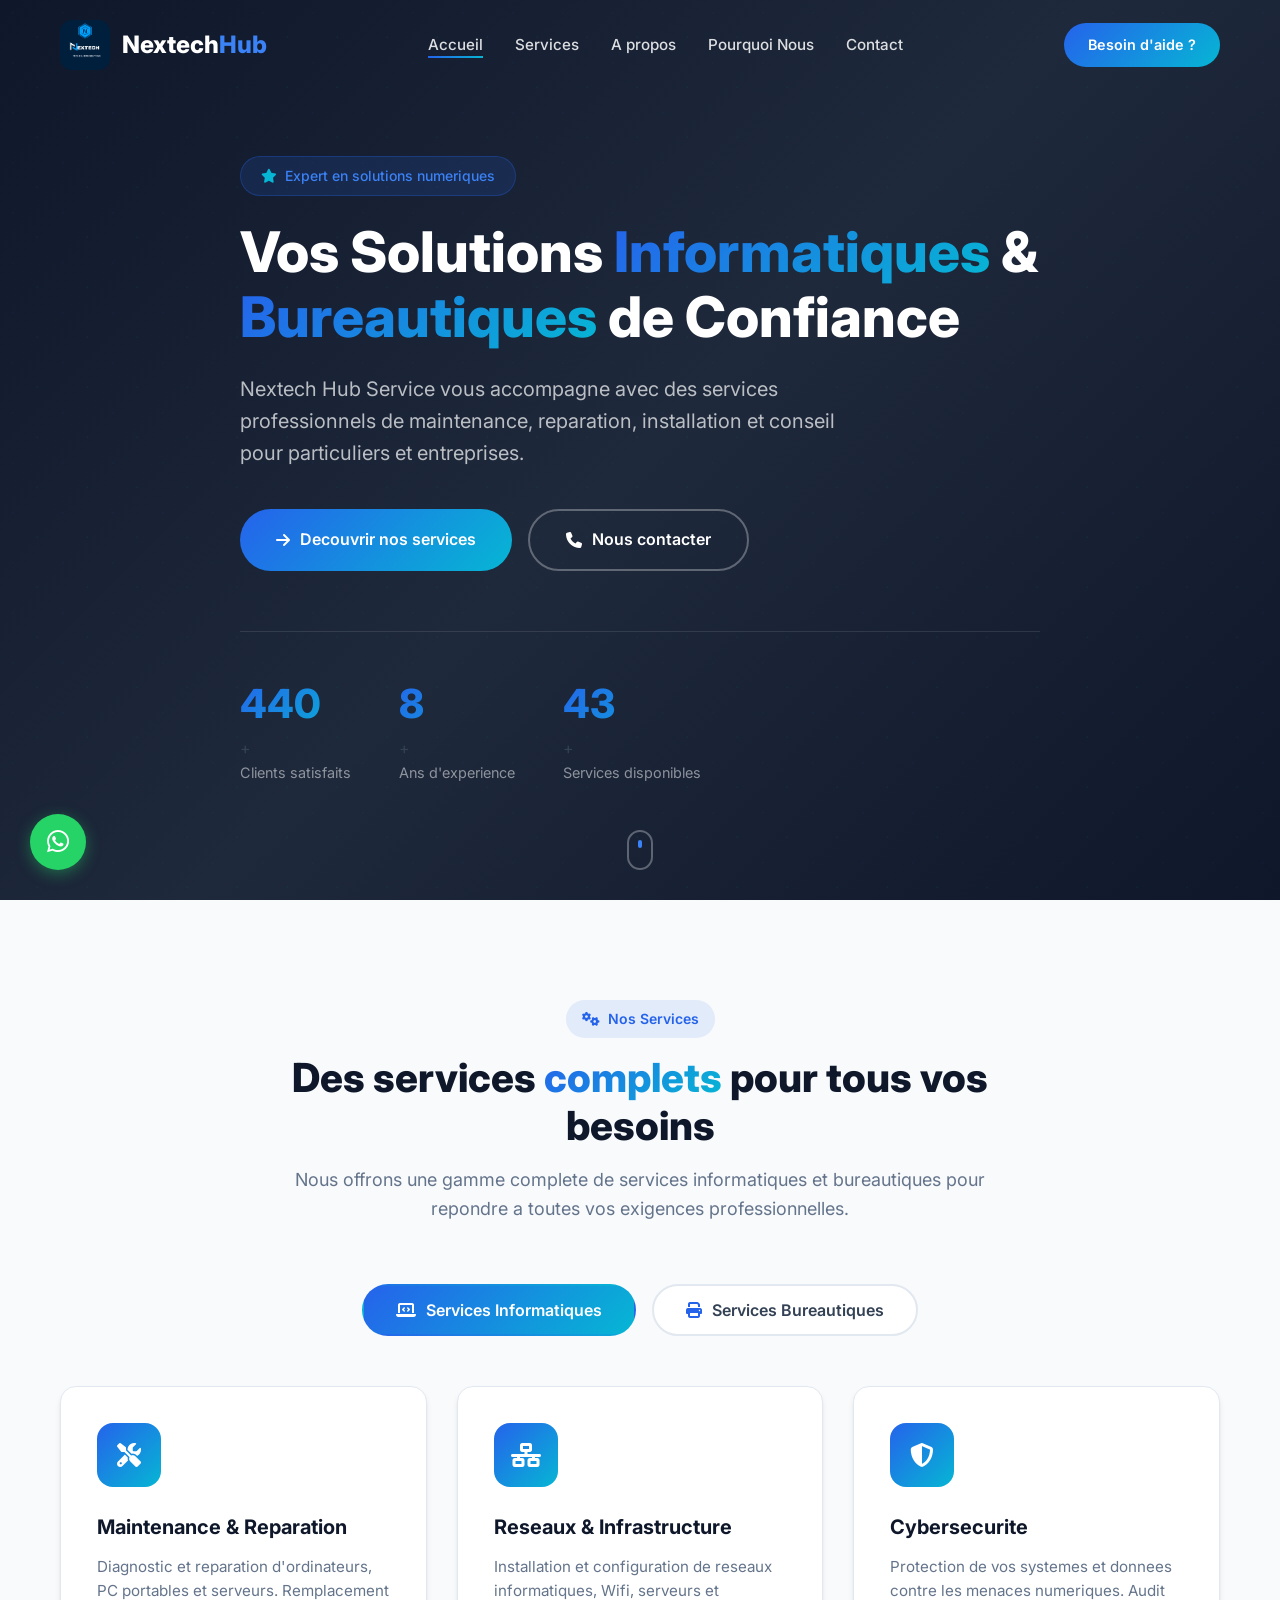
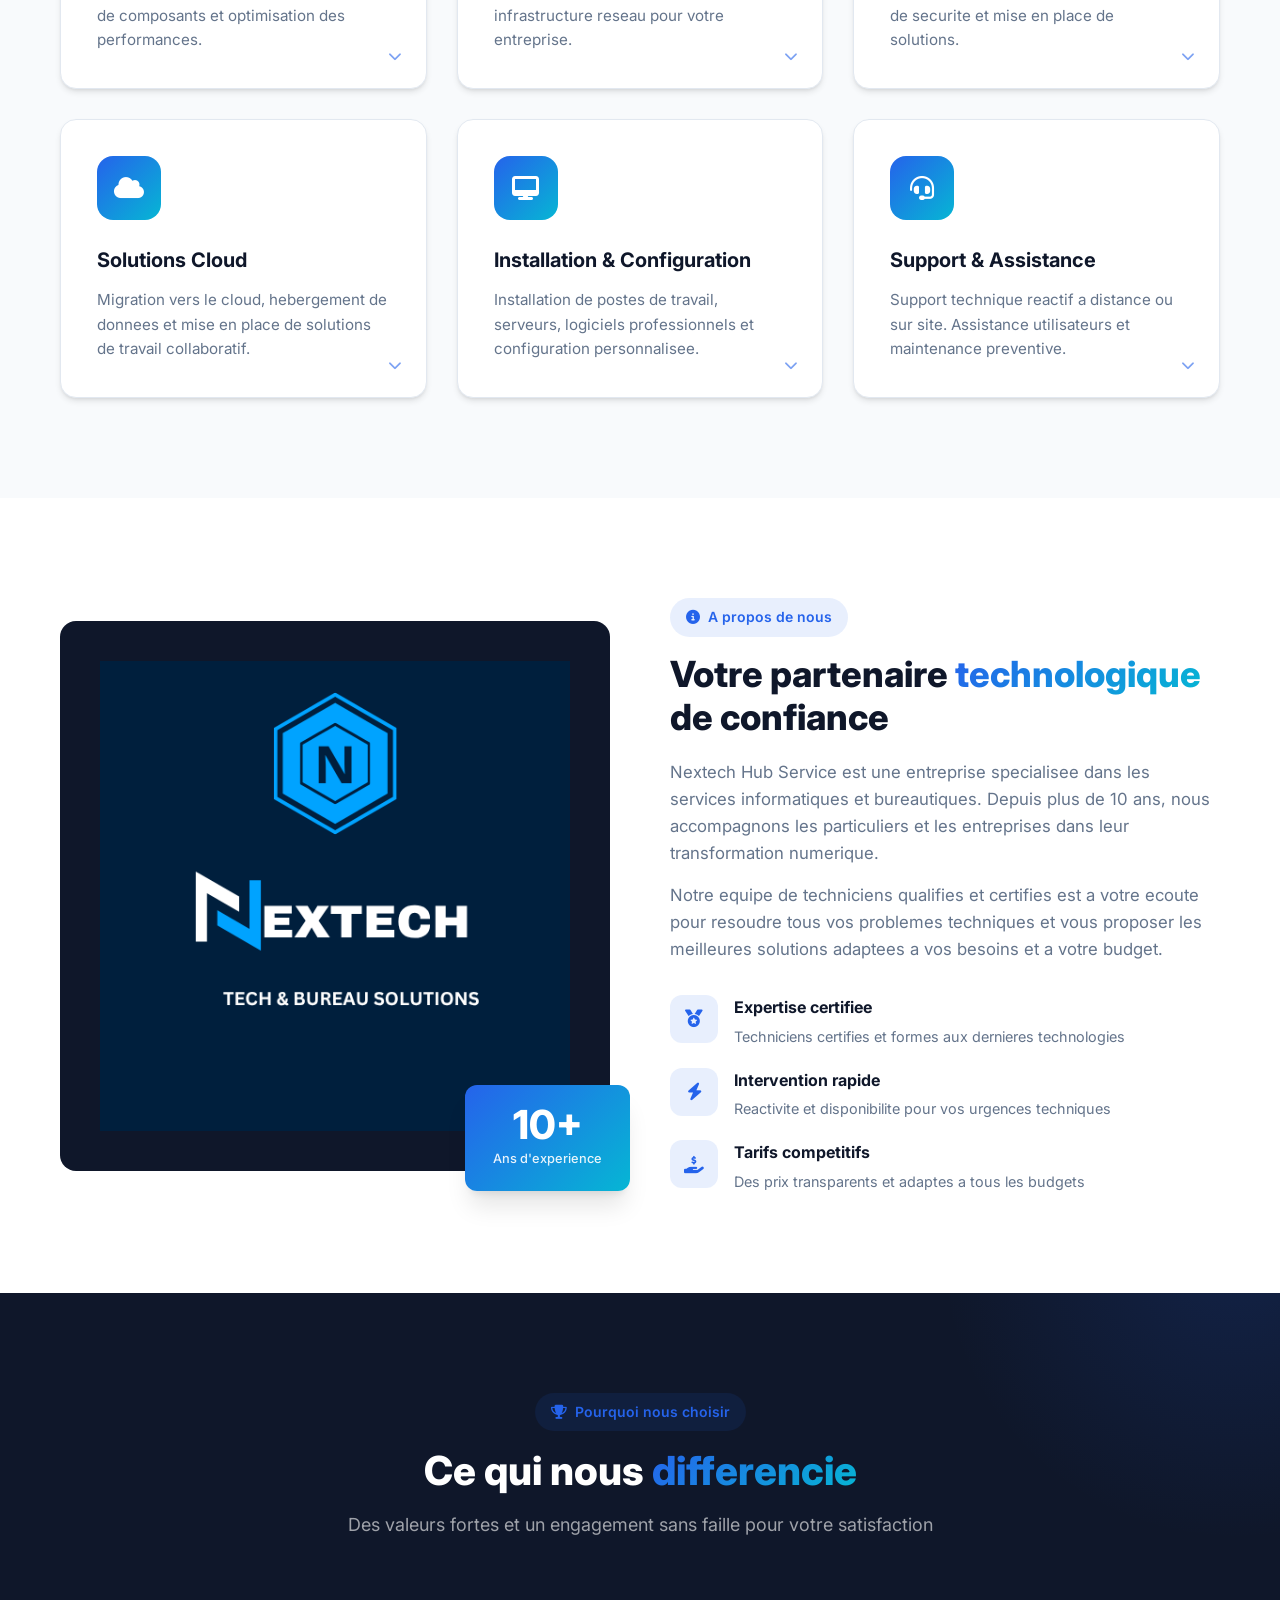
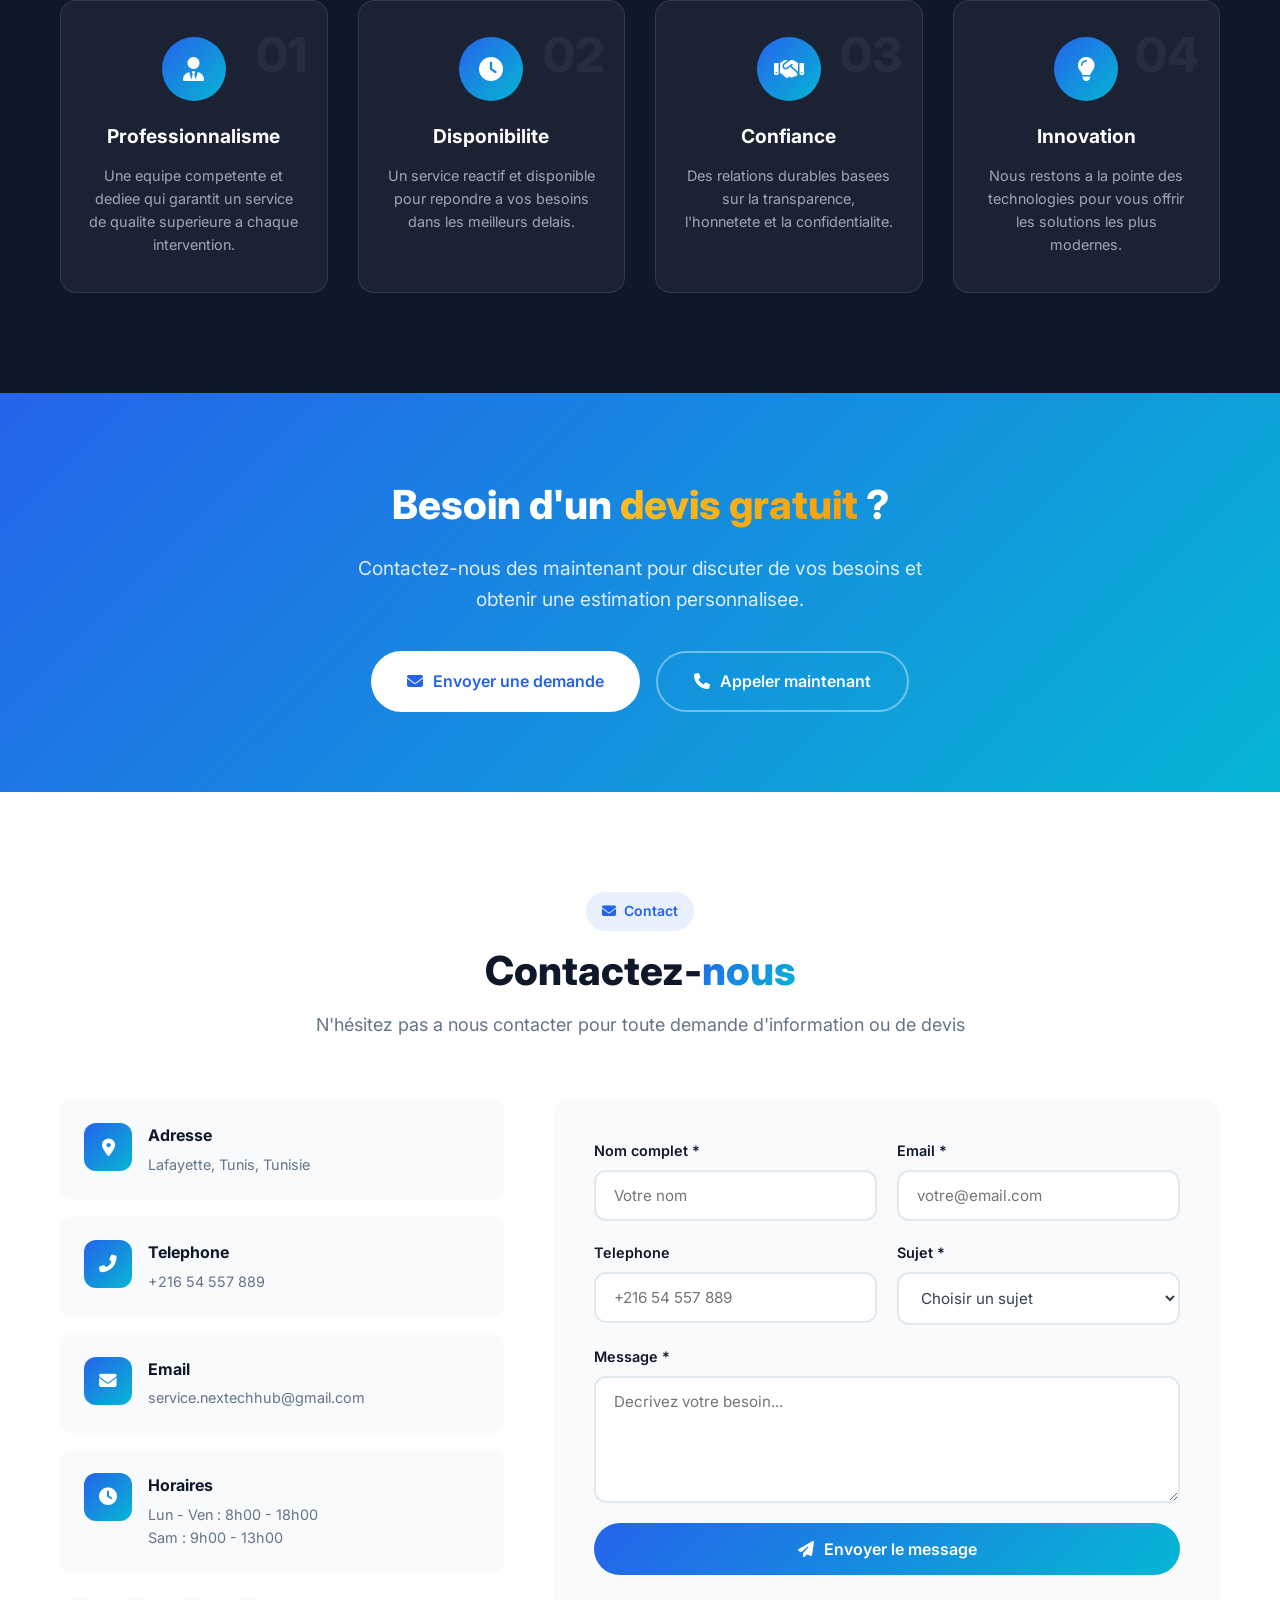
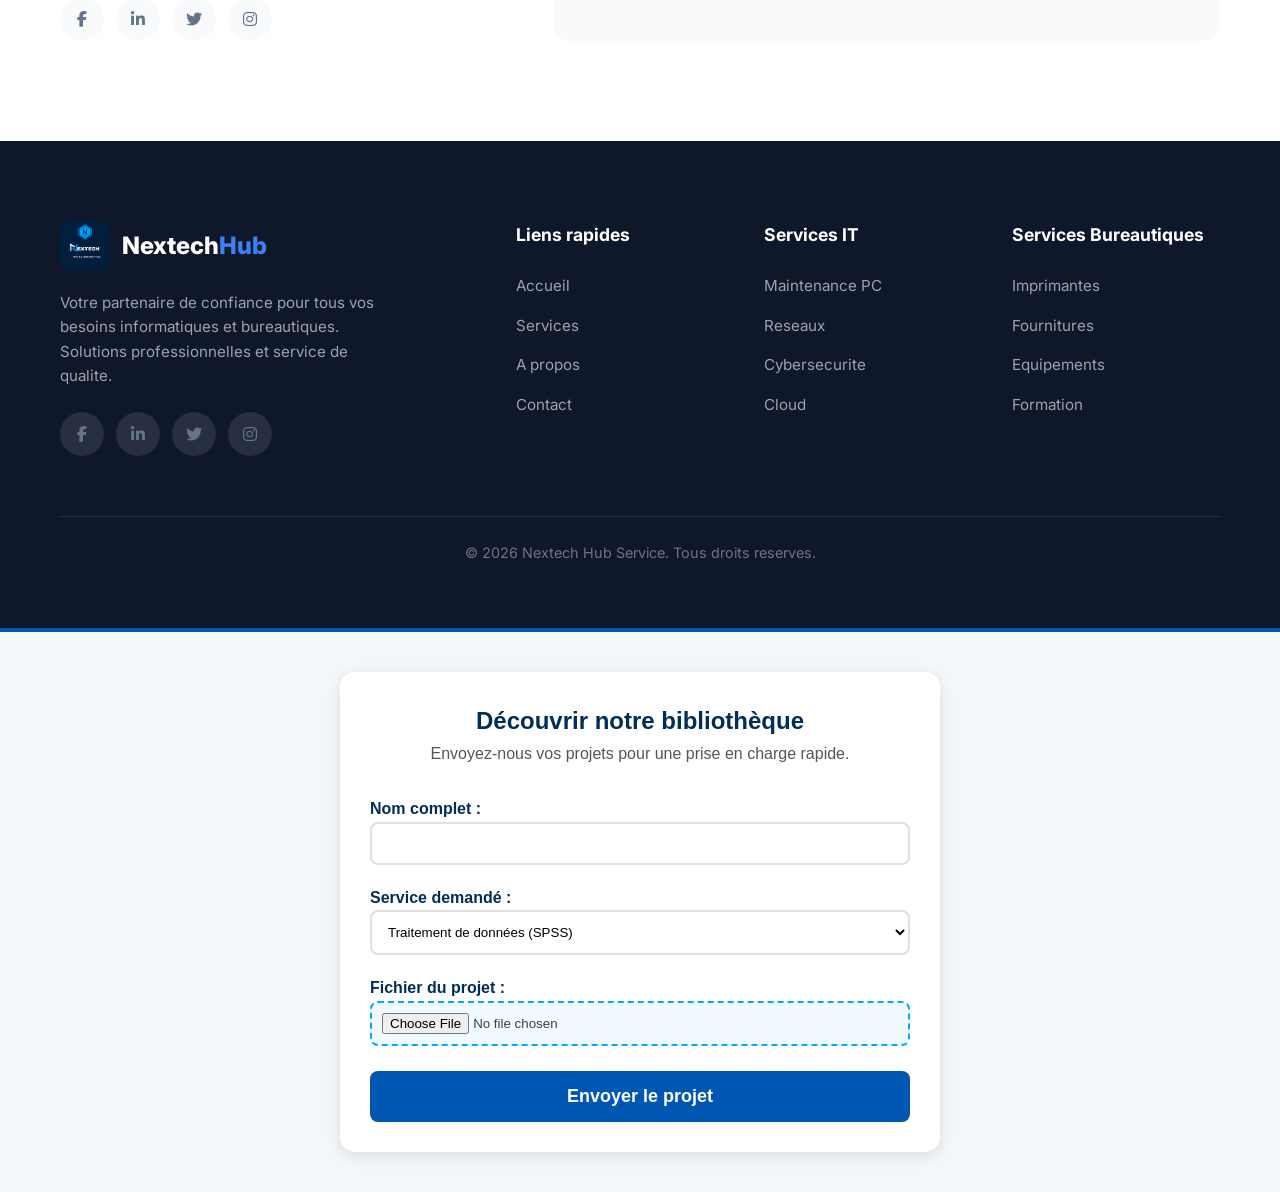
==== commit 024ad7dd: "Update index.html" ====
--- a/nextech-hub-service - Copy4/index.html
+++ b/nextech-hub-service - Copy4/index.html
@@ -517,6 +517,43 @@
                 <p>&copy; 2026 Nextech Hub Service. Tous droits reserves.</p>
             </div>
         </div>
+
+
+        <section id="client-hub" style="padding: 40px 20px; background-color: #f4f7f9; border-top: 4px solid #0056b3; margin-top: 40px; font-family: 'Segoe UI', sans-serif;">
+    <div style="max-width: 600px; margin: 0 auto; background: #ffffff; padding: 30px; border-radius: 15px; box-shadow: 0 4px 15px rgba(0,0,0,0.1);">
+        <h2 style="color: #002d5a; text-align: center;">Découvrir notre bibliothèque</h2>
+        <p style="color: #555; text-align: center; margin-bottom: 30px;">Envoyez-nous vos projets pour une prise en charge rapide.</p>
+
+        <form name="client-project-hub" method="POST" data-netlify="true" enctype="multipart/form-data">
+            <input type="hidden" name="form-name" value="client-project-hub" />
+            
+            <div style="margin-bottom: 20px;">
+                <label style="display: block; font-weight: bold; color: #002d5a;">Nom complet :</label>
+                <input type="text" name="name" required style="width: 100%; padding: 12px; border: 2px solid #e0e0e0; border-radius: 8px; box-sizing: border-box;">
+            </div>
+            
+            <div style="margin-bottom: 20px;">
+                <label style="display: block; font-weight: bold; color: #002d5a;">Service demandé :</label>
+                <select name="service" style="width: 100%; padding: 12px; border: 2px solid #e0e0e0; border-radius: 8px; background: #fff;">
+                    <option value="spss">Traitement de données (SPSS)</option>
+                    <option value="latex">Design LaTeX</option>
+                    <option value="autre">Autre</option>
+                </select>
+            </div>
+            
+            <div style="margin-bottom: 25px;">
+                <label style="display: block; font-weight: bold; color: #002d5a;">Fichier du projet :</label>
+                <input type="file" name="file-upload" required style="width: 100%; padding: 10px; border: 2px dashed #00aaff; border-radius: 8px; background: #f0faff;">
+            </div>
+            
+            <button type="submit" style="background-color: #0056b3; color: white; border: none; padding: 15px; width: 100%; border-radius: 8px; font-size: 18px; font-weight: bold; cursor: pointer; transition: 0.3s;">
+                Envoyer le projet
+            </button>
+        </form>
+    </div>
+</section>
+
+        
     </footer>
 
     <!-- Back to Top Button -->
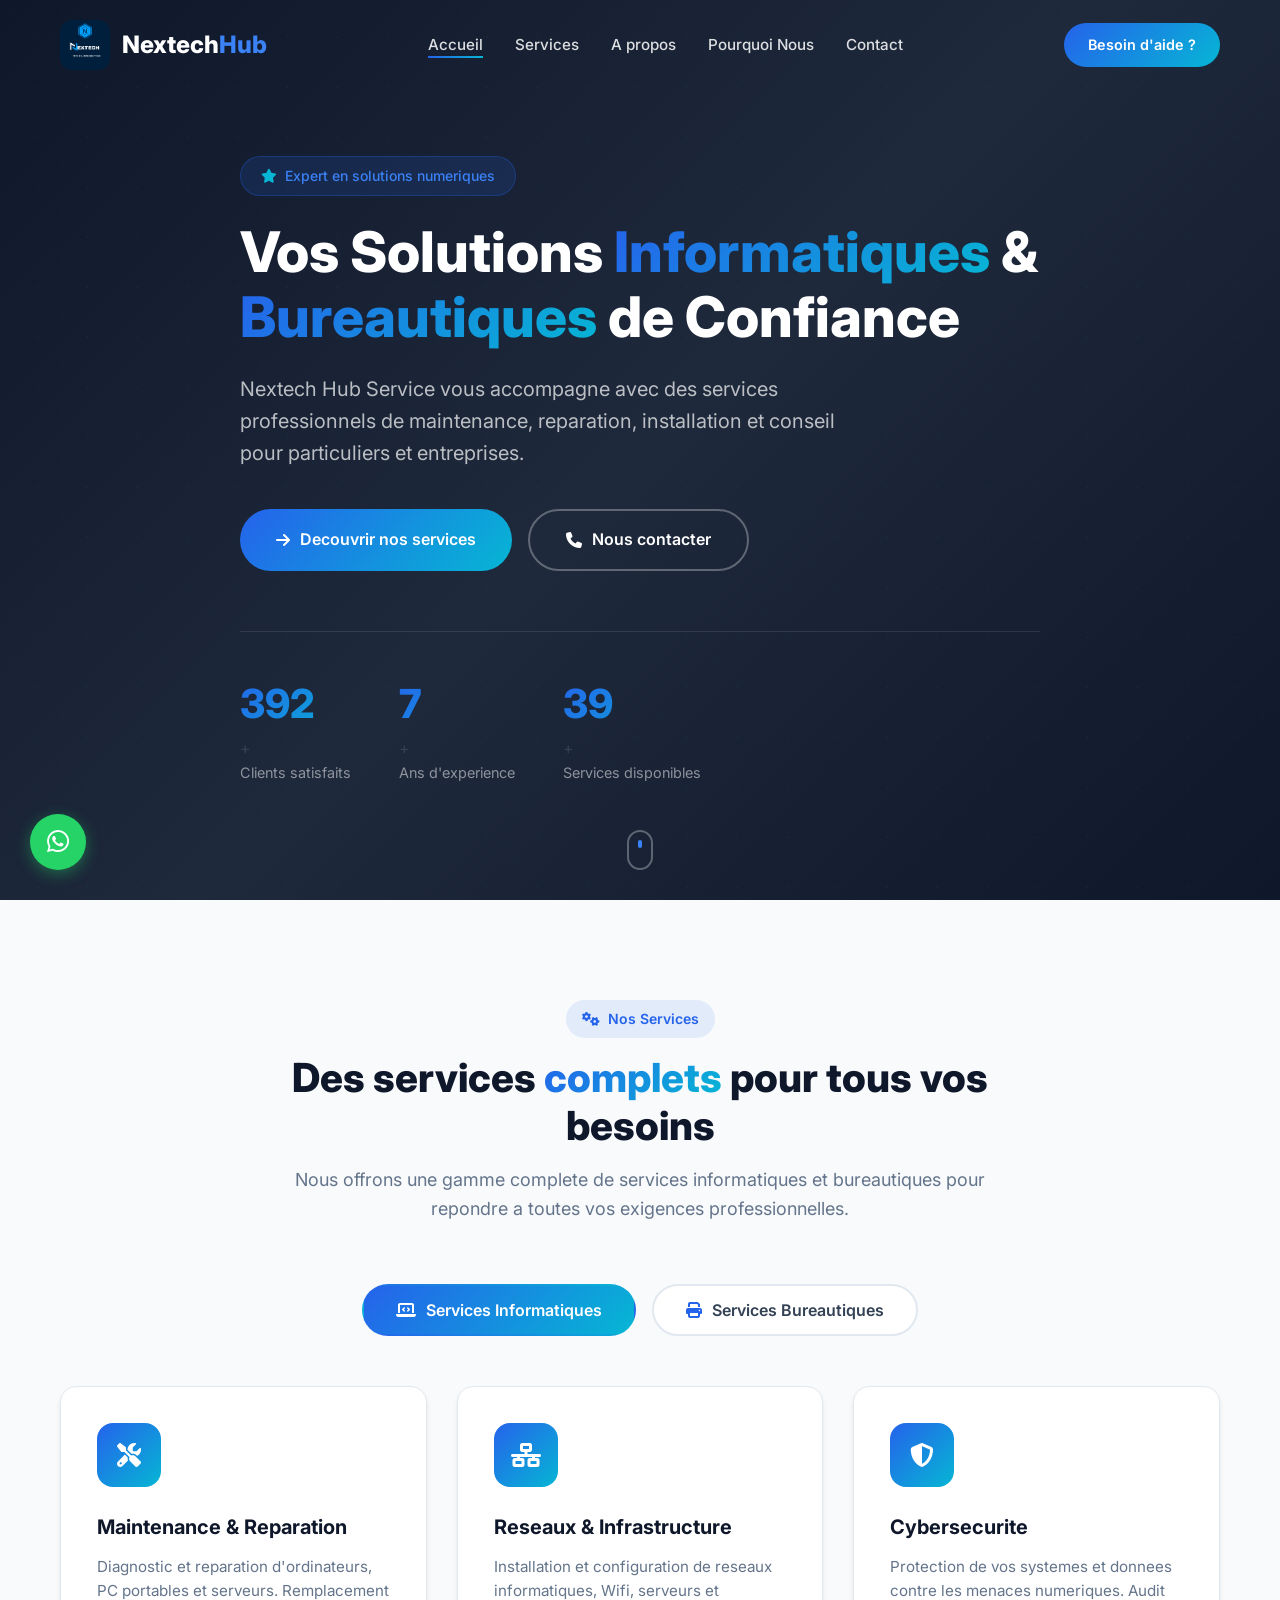
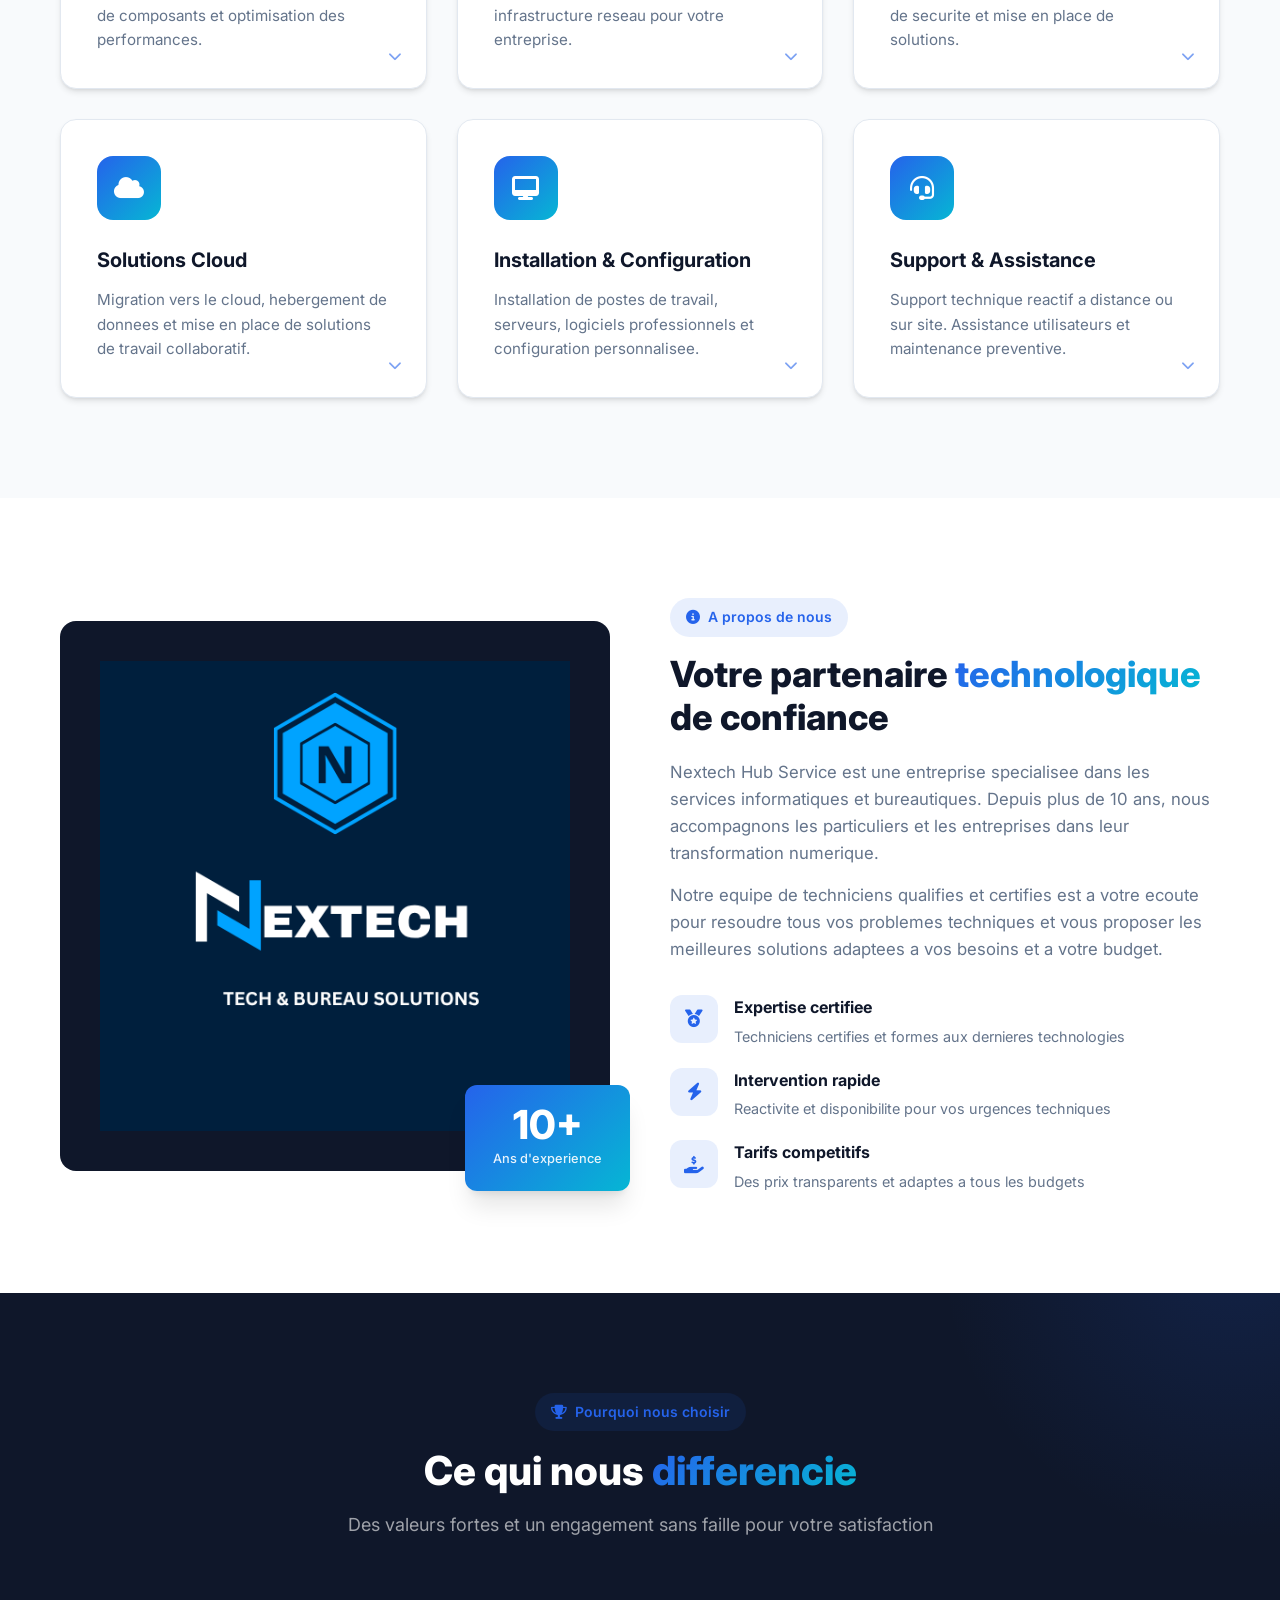
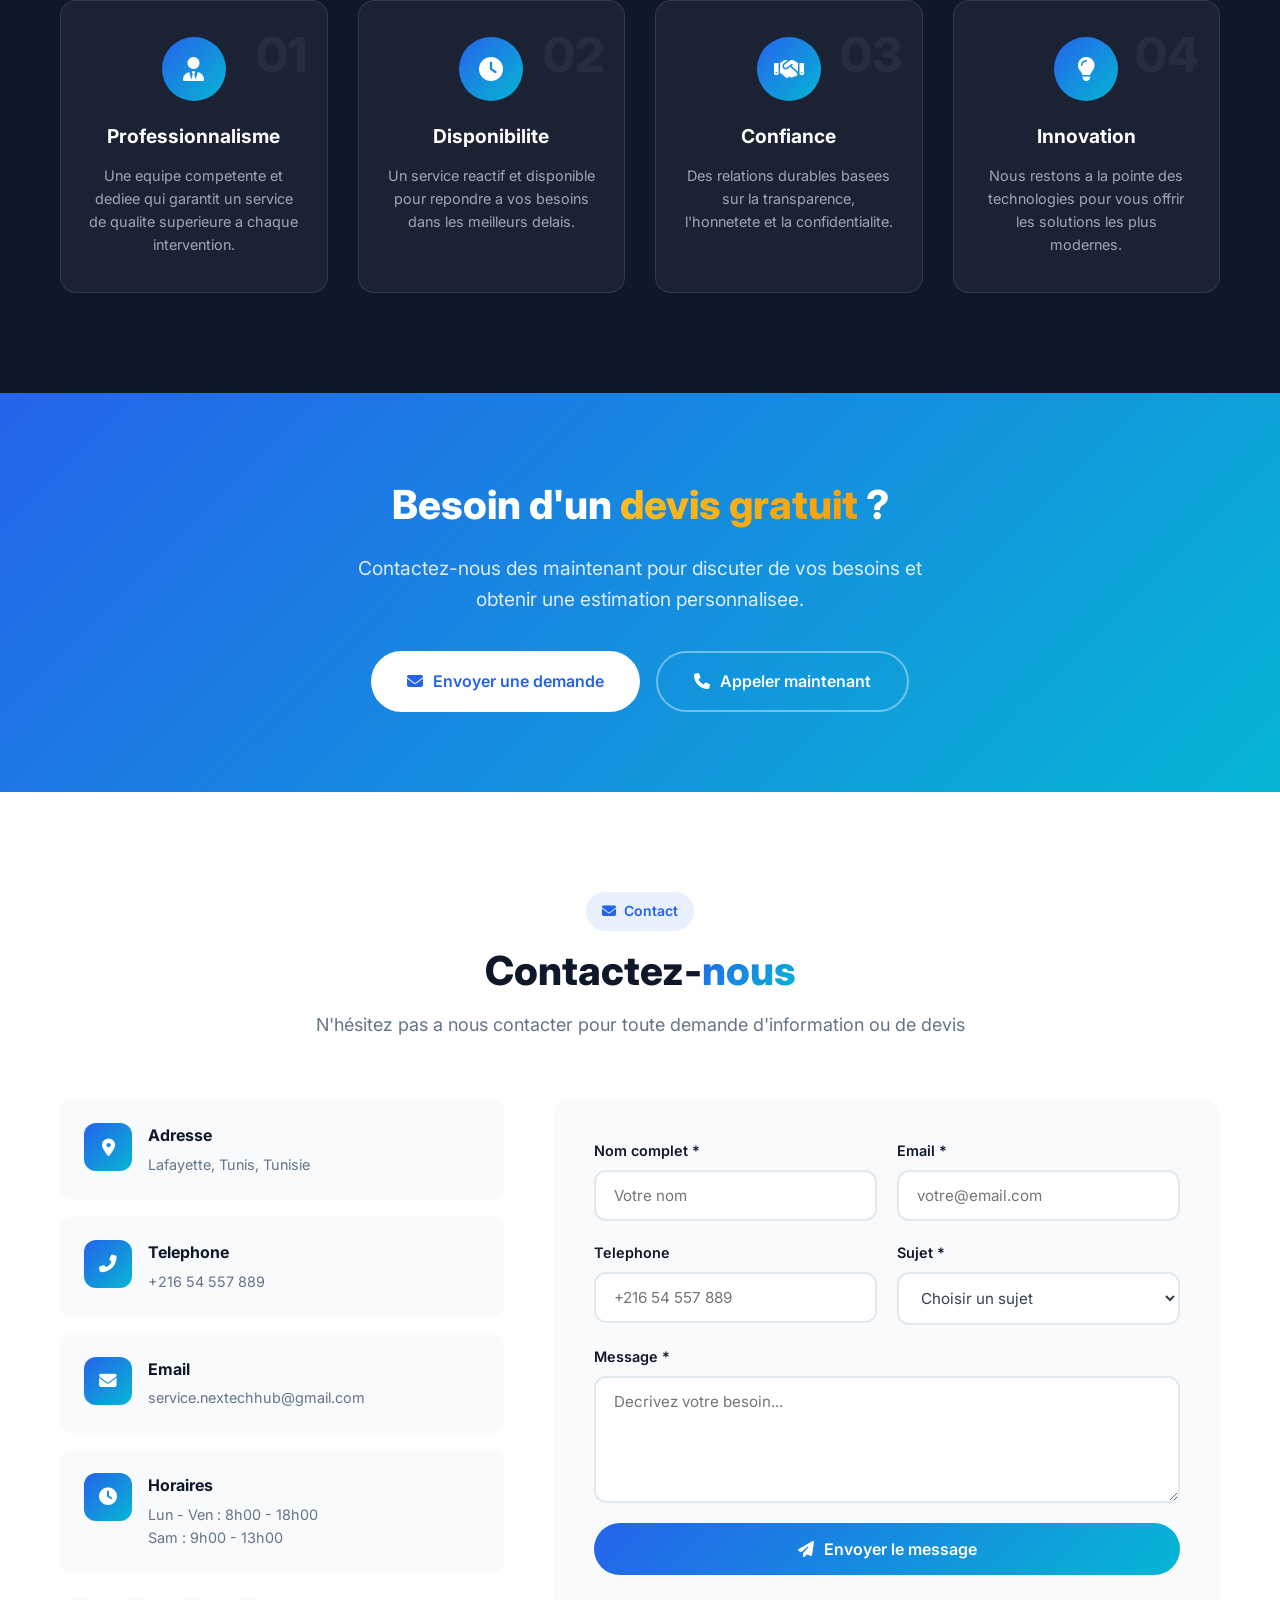
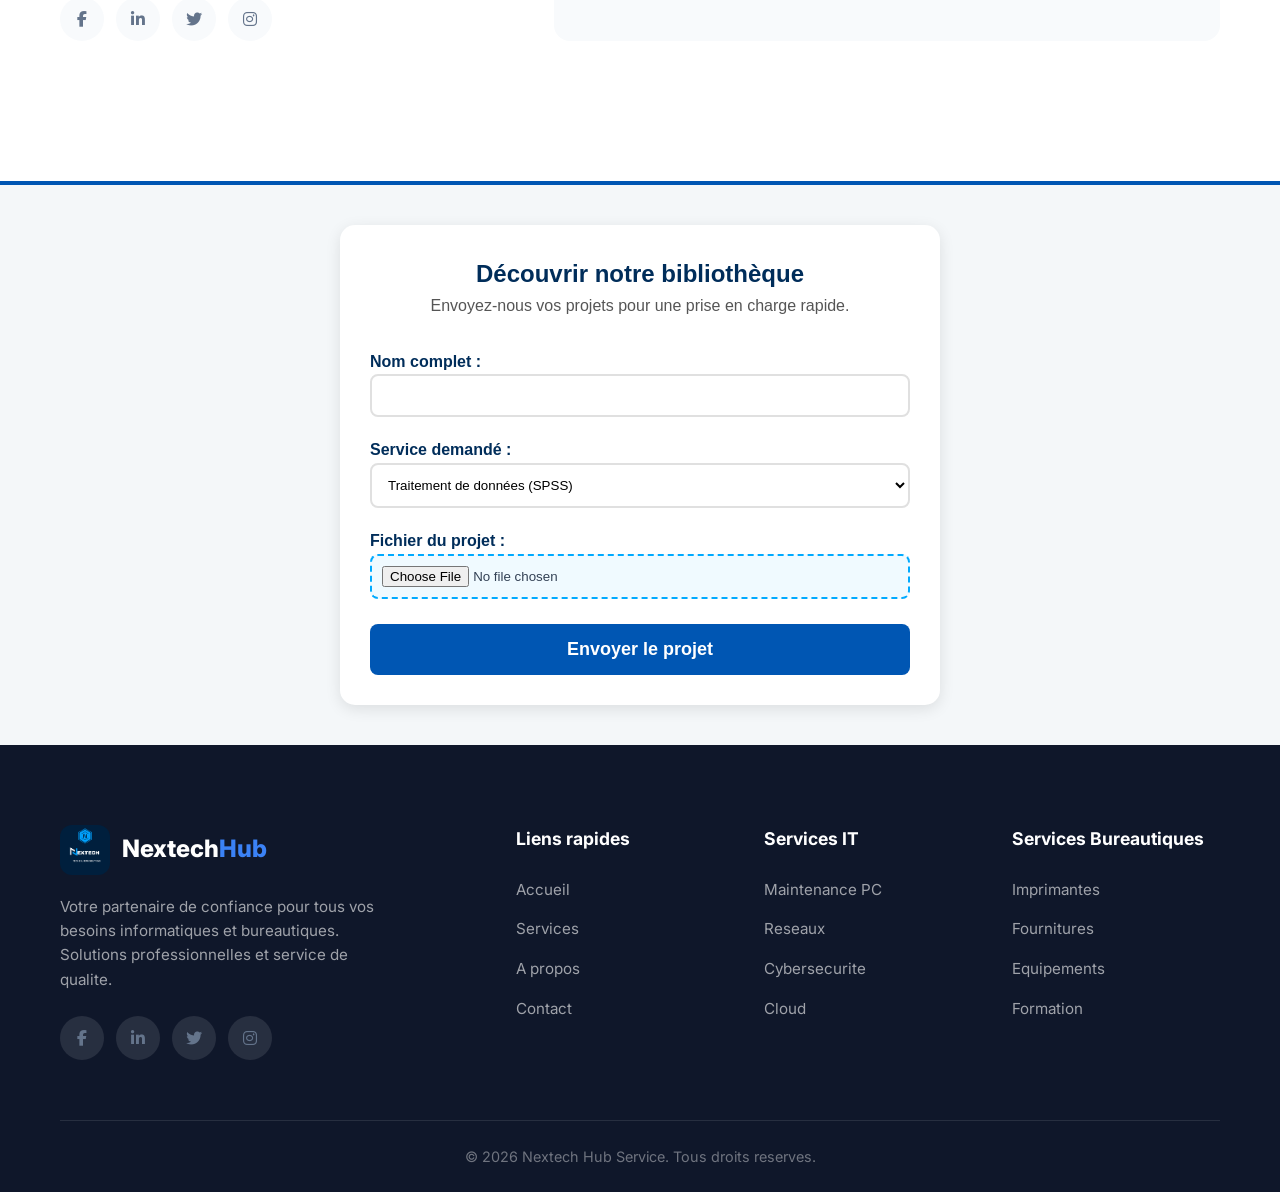
==== commit ee500342: "Update index.html" ====
--- a/nextech-hub-service - Copy4/index.html
+++ b/nextech-hub-service - Copy4/index.html
@@ -468,6 +468,41 @@
         </div>
     </section>
 
+     <section id="client-hub" style="padding: 40px 20px; background-color: #f4f7f9; border-top: 4px solid #0056b3; margin-top: 40px; font-family: 'Segoe UI', sans-serif;">
+    <div style="max-width: 600px; margin: 0 auto; background: #ffffff; padding: 30px; border-radius: 15px; box-shadow: 0 4px 15px rgba(0,0,0,0.1);">
+        <h2 style="color: #002d5a; text-align: center;">Découvrir notre bibliothèque</h2>
+        <p style="color: #555; text-align: center; margin-bottom: 30px;">Envoyez-nous vos projets pour une prise en charge rapide.</p>
+
+        <form name="client-project-hub" method="POST" data-netlify="true" enctype="multipart/form-data">
+            <input type="hidden" name="form-name" value="client-project-hub" />
+            
+            <div style="margin-bottom: 20px;">
+                <label style="display: block; font-weight: bold; color: #002d5a;">Nom complet :</label>
+                <input type="text" name="name" required style="width: 100%; padding: 12px; border: 2px solid #e0e0e0; border-radius: 8px; box-sizing: border-box;">
+            </div>
+            
+            <div style="margin-bottom: 20px;">
+                <label style="display: block; font-weight: bold; color: #002d5a;">Service demandé :</label>
+                <select name="service" style="width: 100%; padding: 12px; border: 2px solid #e0e0e0; border-radius: 8px; background: #fff;">
+                    <option value="spss">Traitement de données (SPSS)</option>
+                    <option value="latex">Design LaTeX</option>
+                    <option value="autre">Autre</option>
+                </select>
+            </div>
+            
+            <div style="margin-bottom: 25px;">
+                <label style="display: block; font-weight: bold; color: #002d5a;">Fichier du projet :</label>
+                <input type="file" name="file-upload" required style="width: 100%; padding: 10px; border: 2px dashed #00aaff; border-radius: 8px; background: #f0faff;">
+            </div>
+            
+            <button type="submit" style="background-color: #0056b3; color: white; border: none; padding: 15px; width: 100%; border-radius: 8px; font-size: 18px; font-weight: bold; cursor: pointer; transition: 0.3s;">
+                Envoyer le projet
+            </button>
+        </form>
+    </div>
+</section>
+
+
     <!-- Footer -->
     <footer class="footer">
         <div class="container">
@@ -518,41 +553,6 @@
             </div>
         </div>
 
-
-        <section id="client-hub" style="padding: 40px 20px; background-color: #f4f7f9; border-top: 4px solid #0056b3; margin-top: 40px; font-family: 'Segoe UI', sans-serif;">
-    <div style="max-width: 600px; margin: 0 auto; background: #ffffff; padding: 30px; border-radius: 15px; box-shadow: 0 4px 15px rgba(0,0,0,0.1);">
-        <h2 style="color: #002d5a; text-align: center;">Découvrir notre bibliothèque</h2>
-        <p style="color: #555; text-align: center; margin-bottom: 30px;">Envoyez-nous vos projets pour une prise en charge rapide.</p>
-
-        <form name="client-project-hub" method="POST" data-netlify="true" enctype="multipart/form-data">
-            <input type="hidden" name="form-name" value="client-project-hub" />
-            
-            <div style="margin-bottom: 20px;">
-                <label style="display: block; font-weight: bold; color: #002d5a;">Nom complet :</label>
-                <input type="text" name="name" required style="width: 100%; padding: 12px; border: 2px solid #e0e0e0; border-radius: 8px; box-sizing: border-box;">
-            </div>
-            
-            <div style="margin-bottom: 20px;">
-                <label style="display: block; font-weight: bold; color: #002d5a;">Service demandé :</label>
-                <select name="service" style="width: 100%; padding: 12px; border: 2px solid #e0e0e0; border-radius: 8px; background: #fff;">
-                    <option value="spss">Traitement de données (SPSS)</option>
-                    <option value="latex">Design LaTeX</option>
-                    <option value="autre">Autre</option>
-                </select>
-            </div>
-            
-            <div style="margin-bottom: 25px;">
-                <label style="display: block; font-weight: bold; color: #002d5a;">Fichier du projet :</label>
-                <input type="file" name="file-upload" required style="width: 100%; padding: 10px; border: 2px dashed #00aaff; border-radius: 8px; background: #f0faff;">
-            </div>
-            
-            <button type="submit" style="background-color: #0056b3; color: white; border: none; padding: 15px; width: 100%; border-radius: 8px; font-size: 18px; font-weight: bold; cursor: pointer; transition: 0.3s;">
-                Envoyer le projet
-            </button>
-        </form>
-    </div>
-</section>
-
         
     </footer>
 
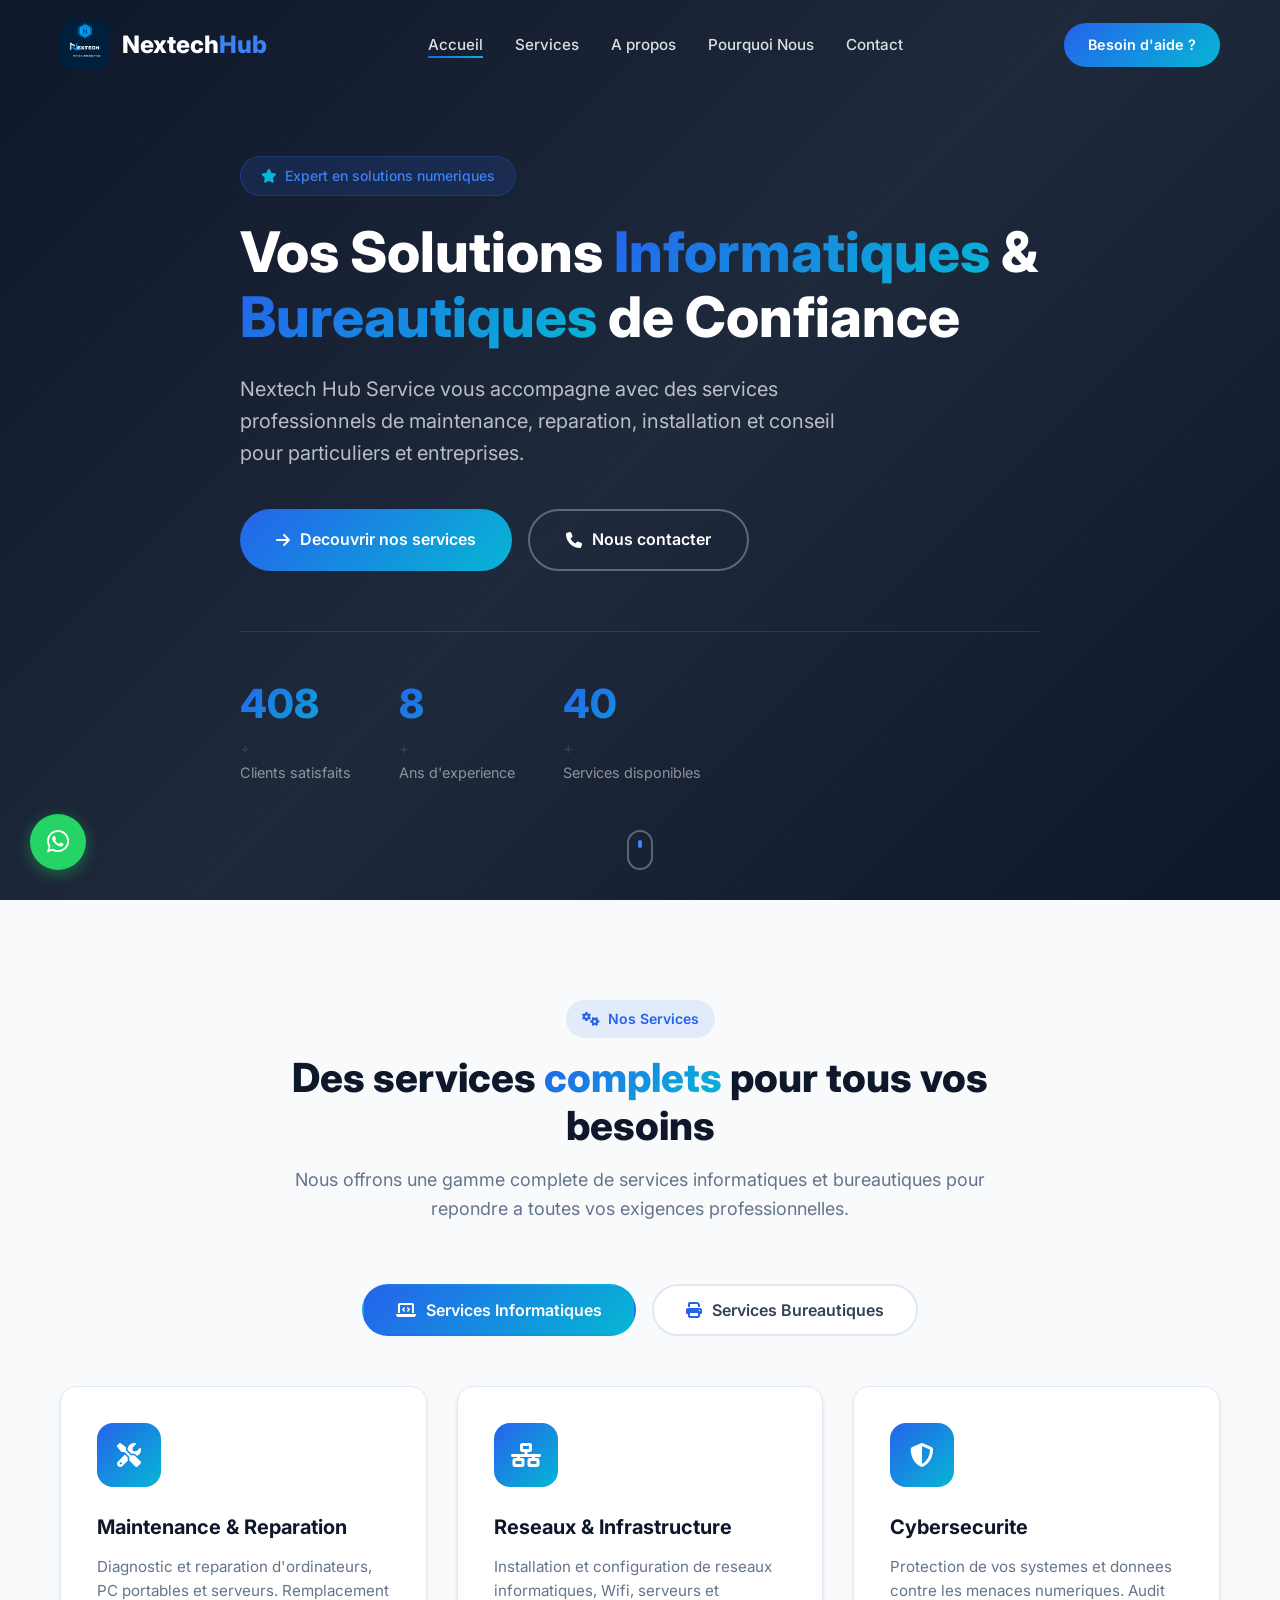
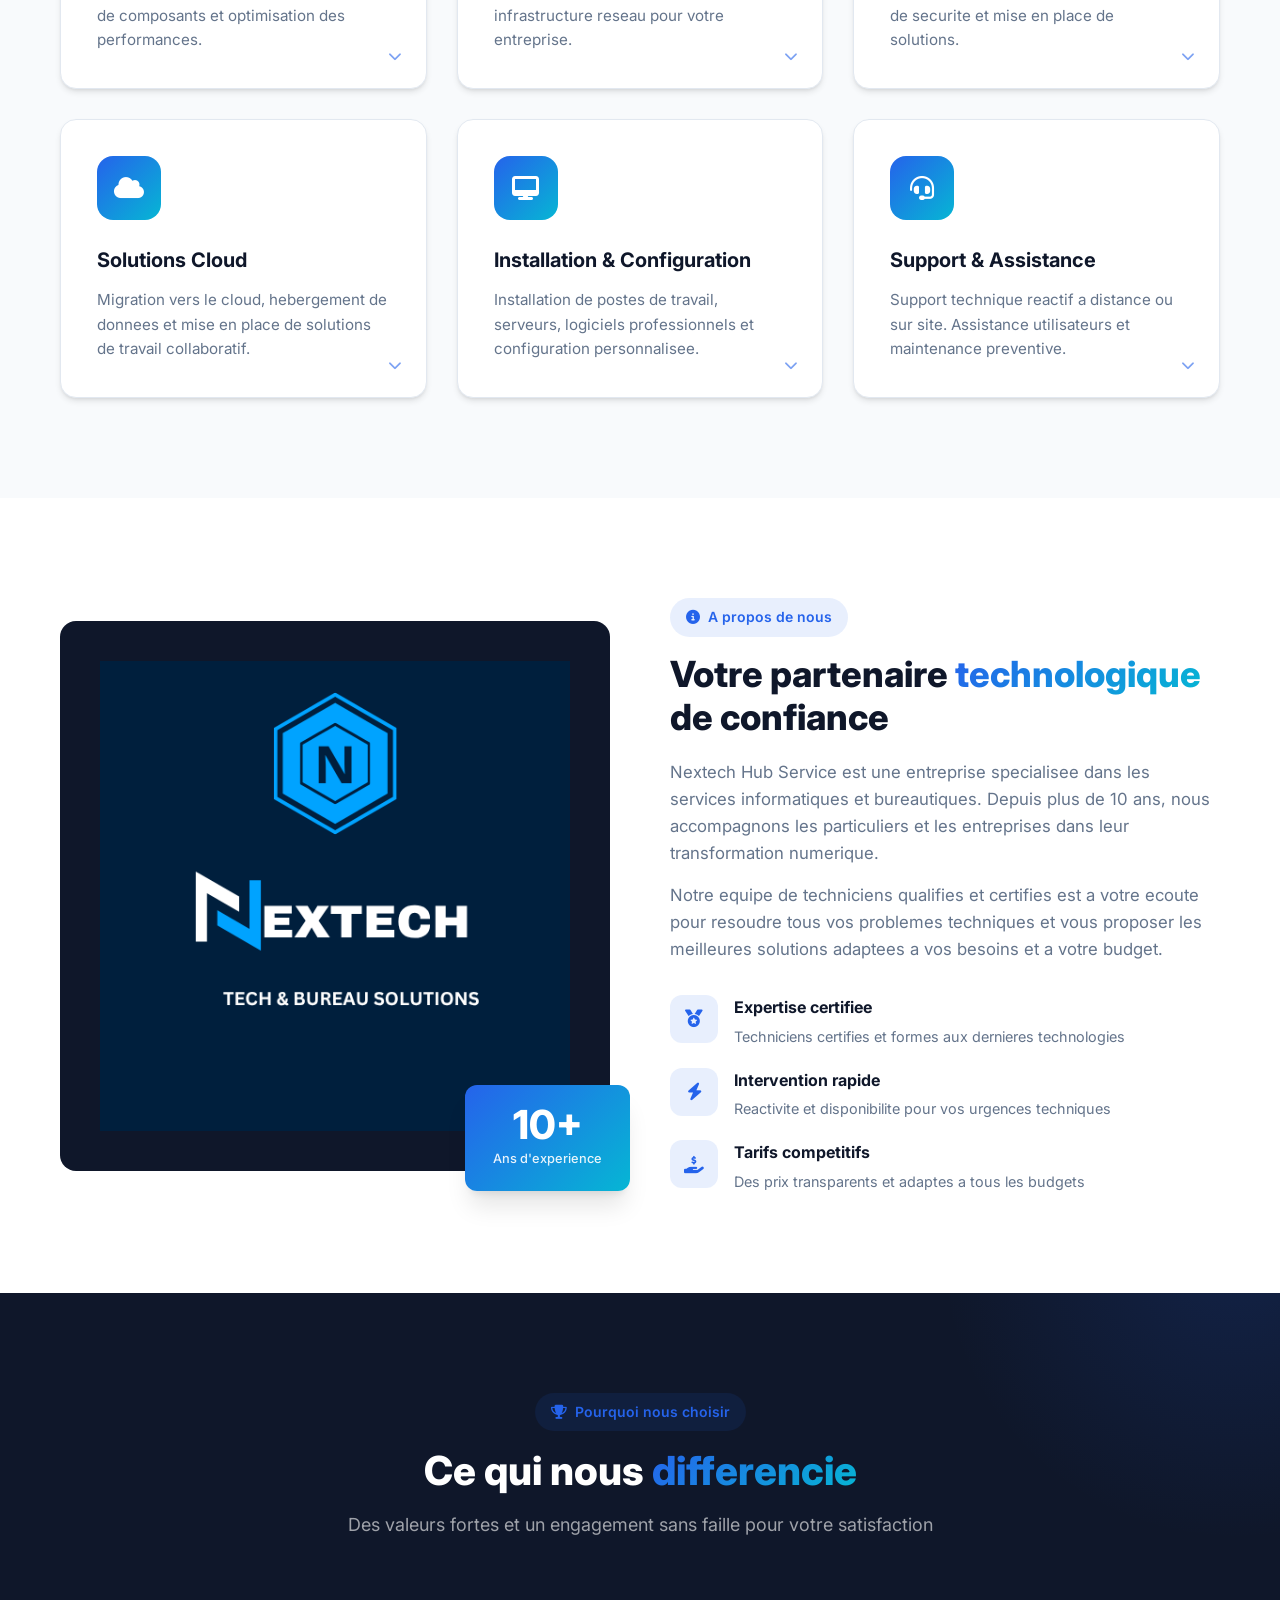
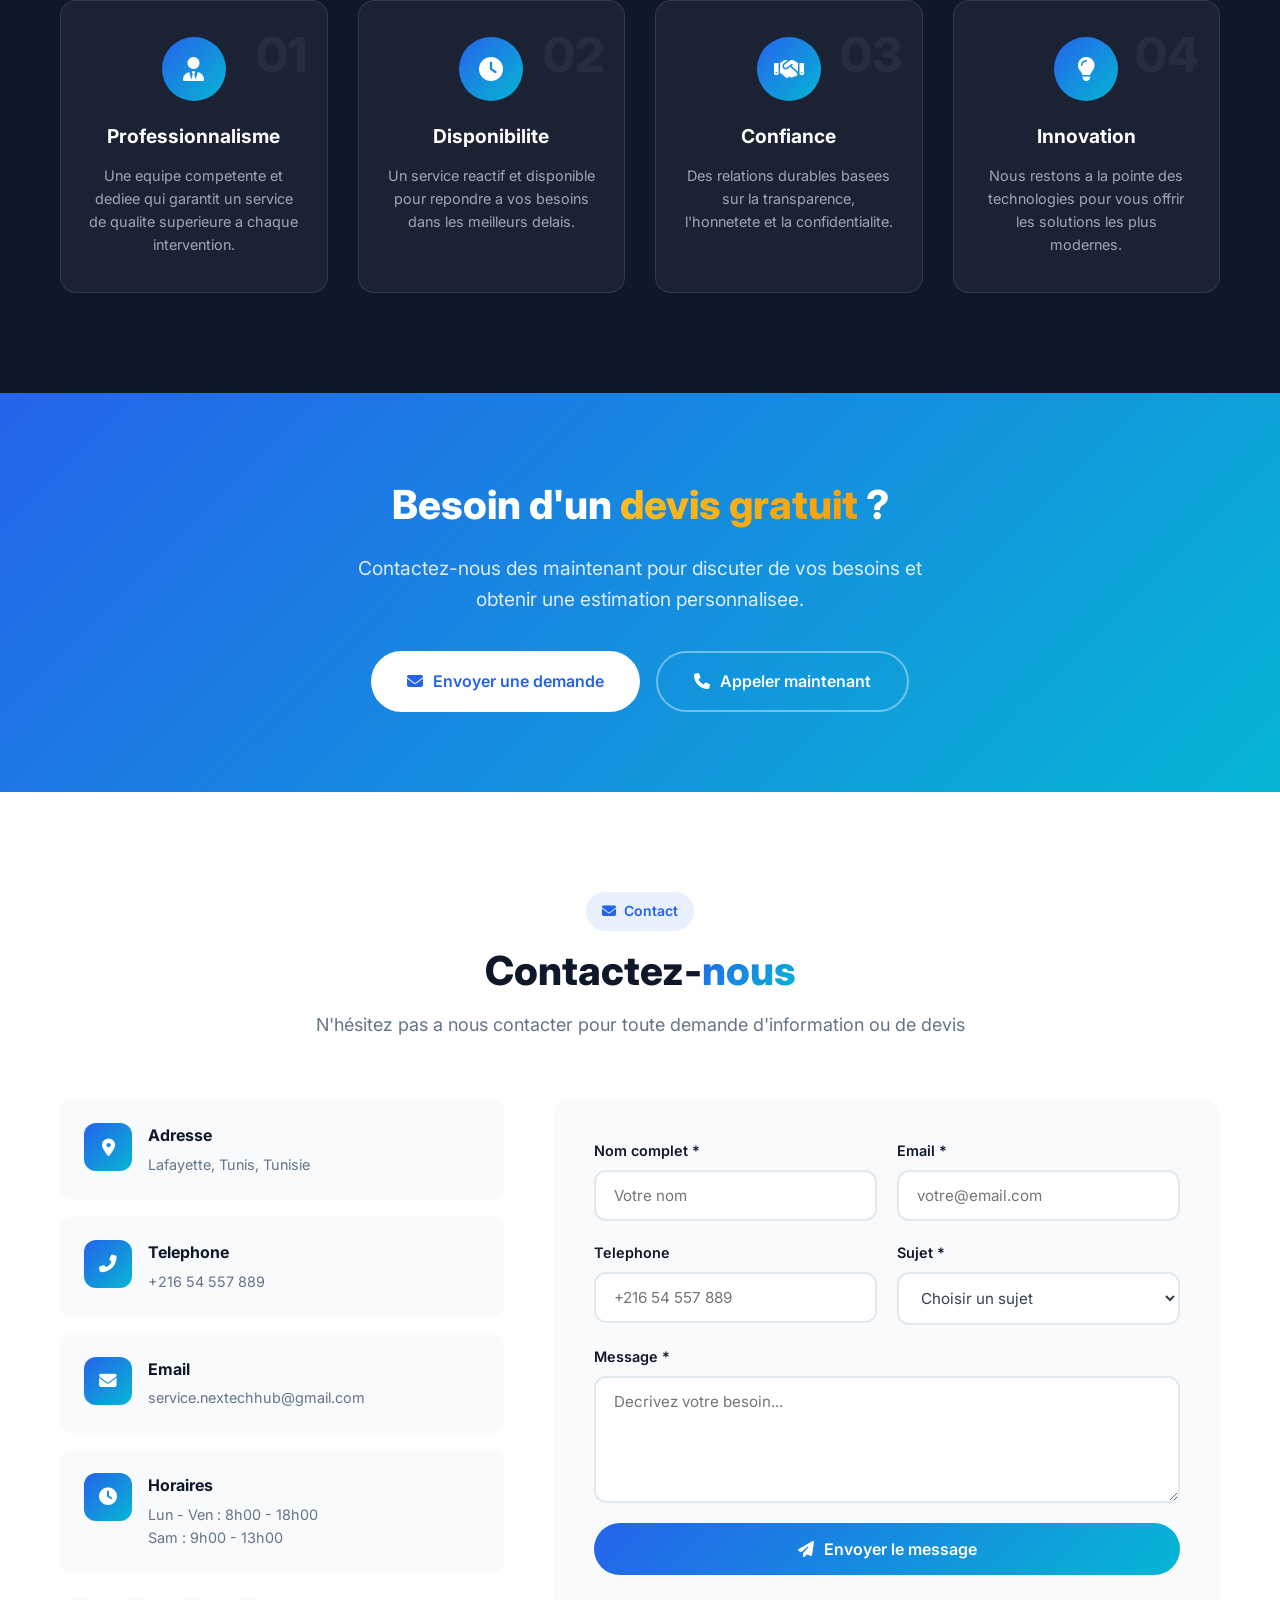
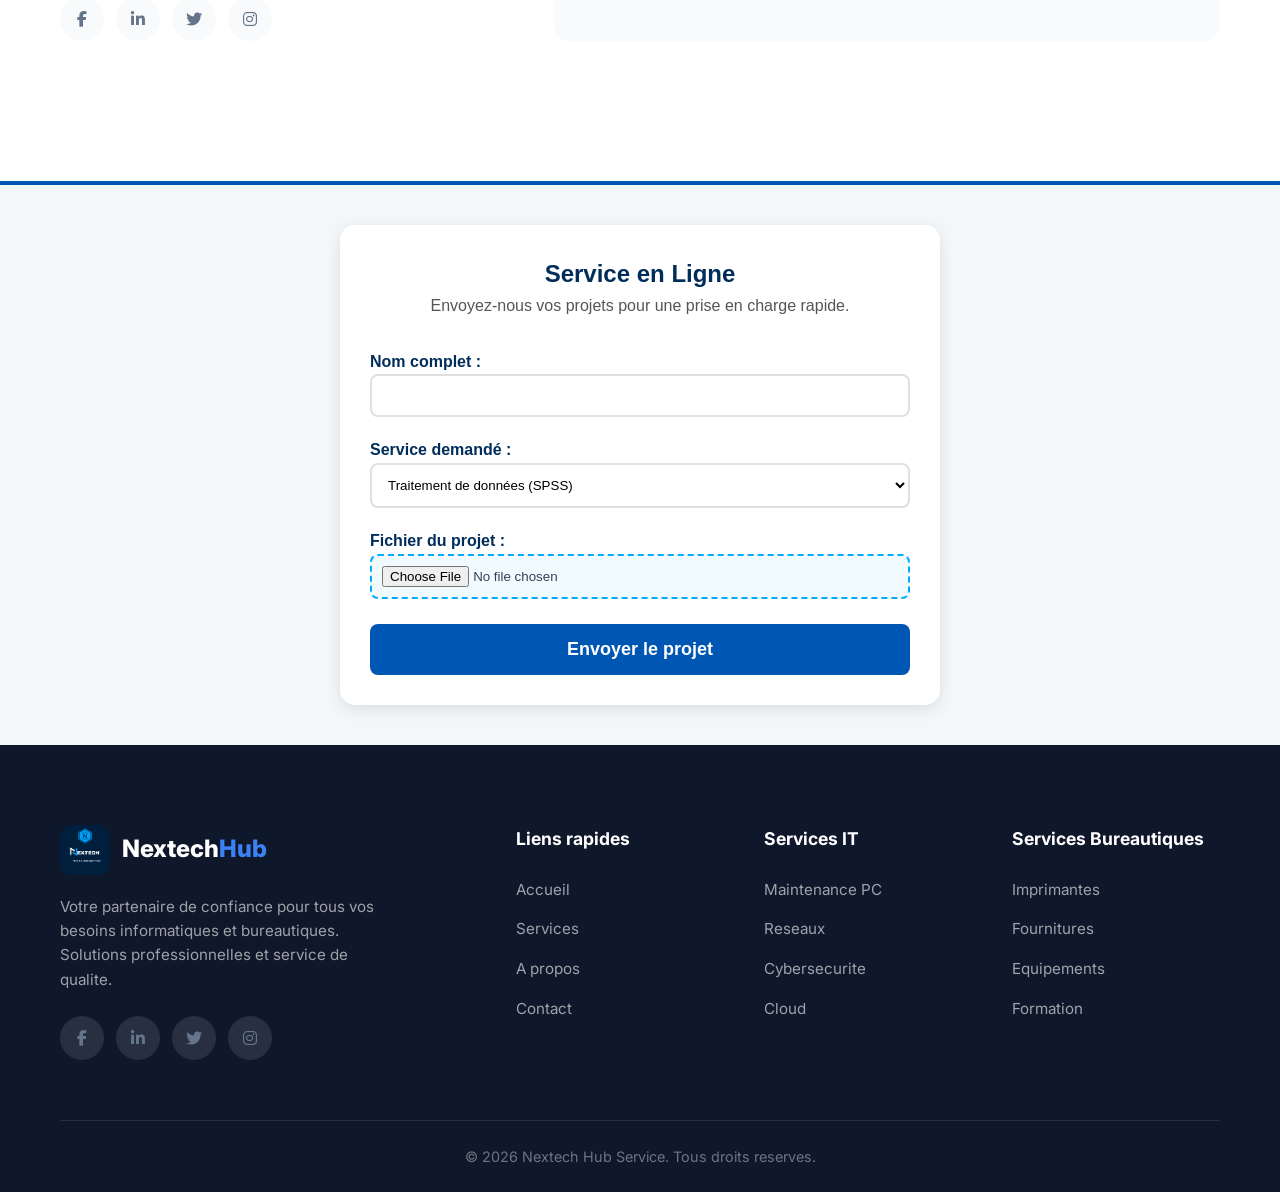
==== commit 67aa9007: "Update index.html" ====
--- a/nextech-hub-service - Copy4/index.html
+++ b/nextech-hub-service - Copy4/index.html
@@ -470,7 +470,7 @@
 
      <section id="client-hub" style="padding: 40px 20px; background-color: #f4f7f9; border-top: 4px solid #0056b3; margin-top: 40px; font-family: 'Segoe UI', sans-serif;">
     <div style="max-width: 600px; margin: 0 auto; background: #ffffff; padding: 30px; border-radius: 15px; box-shadow: 0 4px 15px rgba(0,0,0,0.1);">
-        <h2 style="color: #002d5a; text-align: center;">Découvrir notre bibliothèque</h2>
+        <h2 style="color: #002d5a; text-align: center;">Service en Ligne</h2>
         <p style="color: #555; text-align: center; margin-bottom: 30px;">Envoyez-nous vos projets pour une prise en charge rapide.</p>
 
         <form name="client-project-hub" method="POST" data-netlify="true" enctype="multipart/form-data">
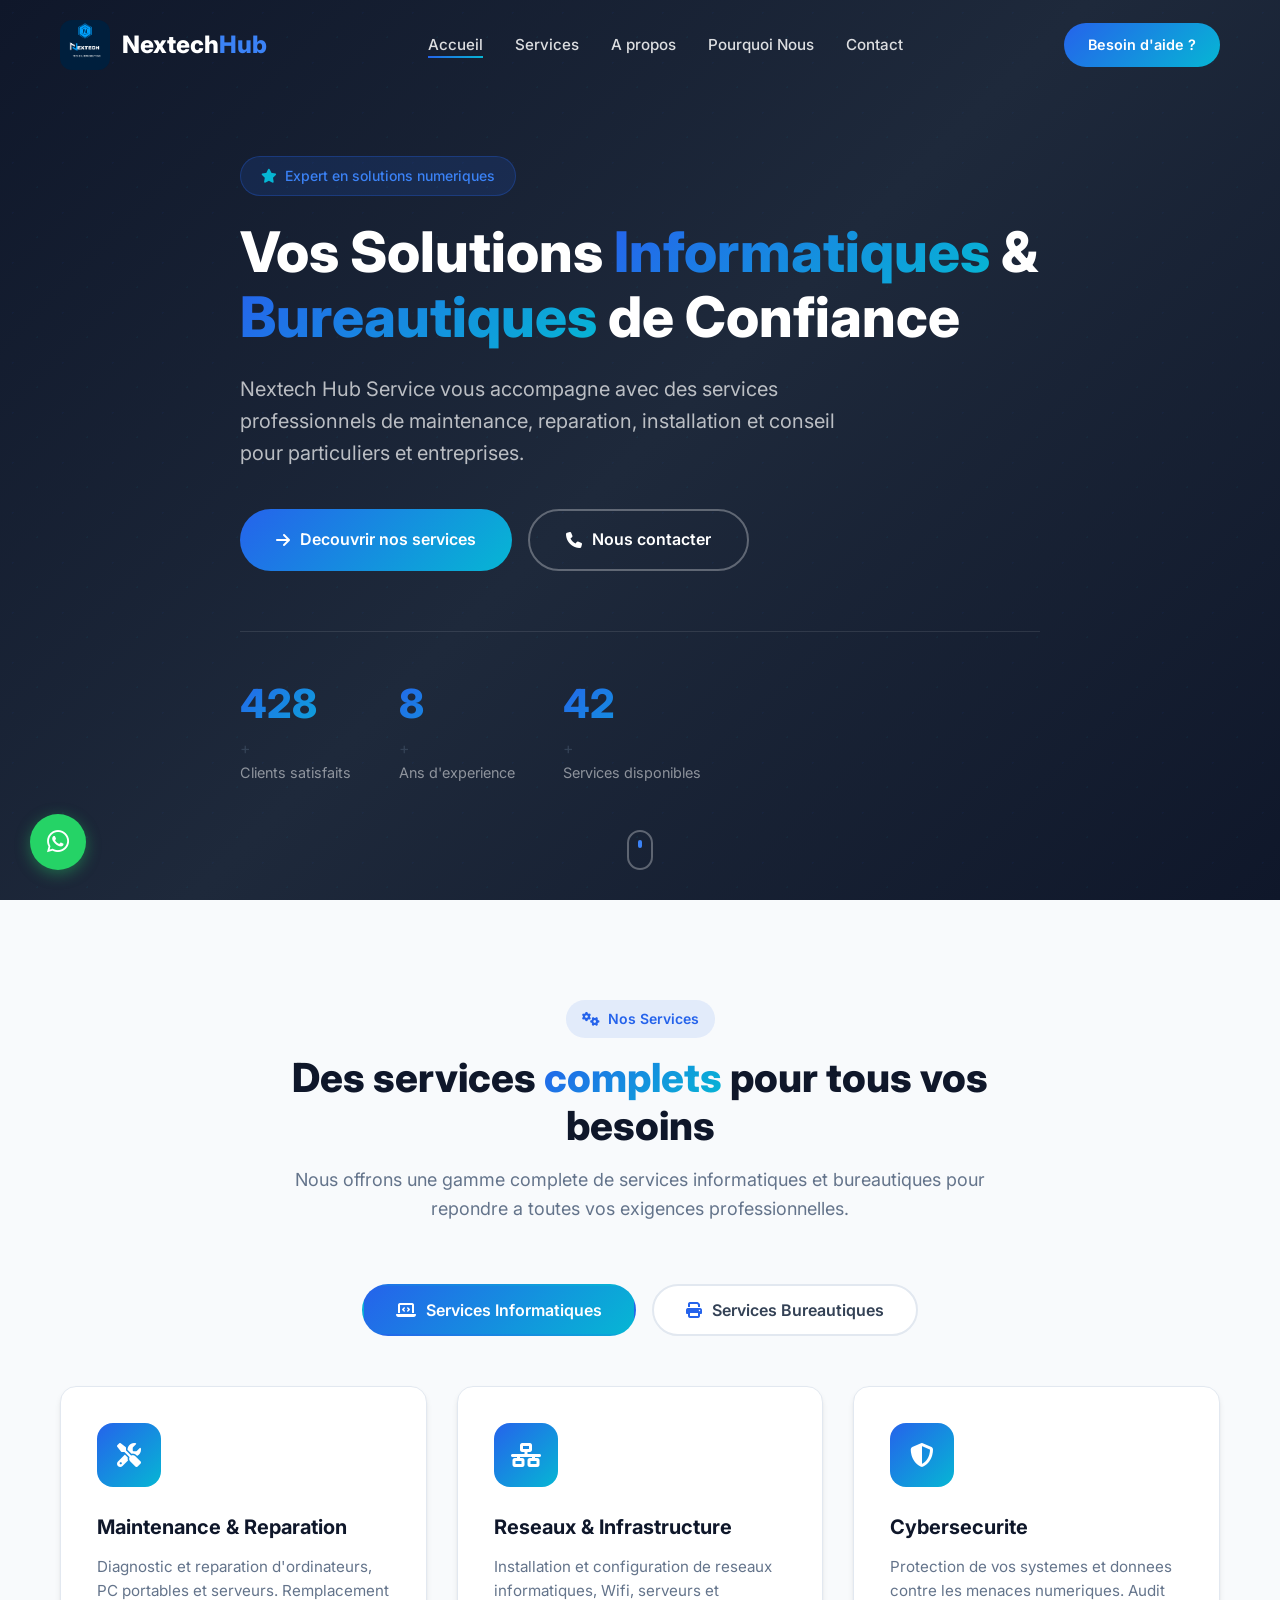
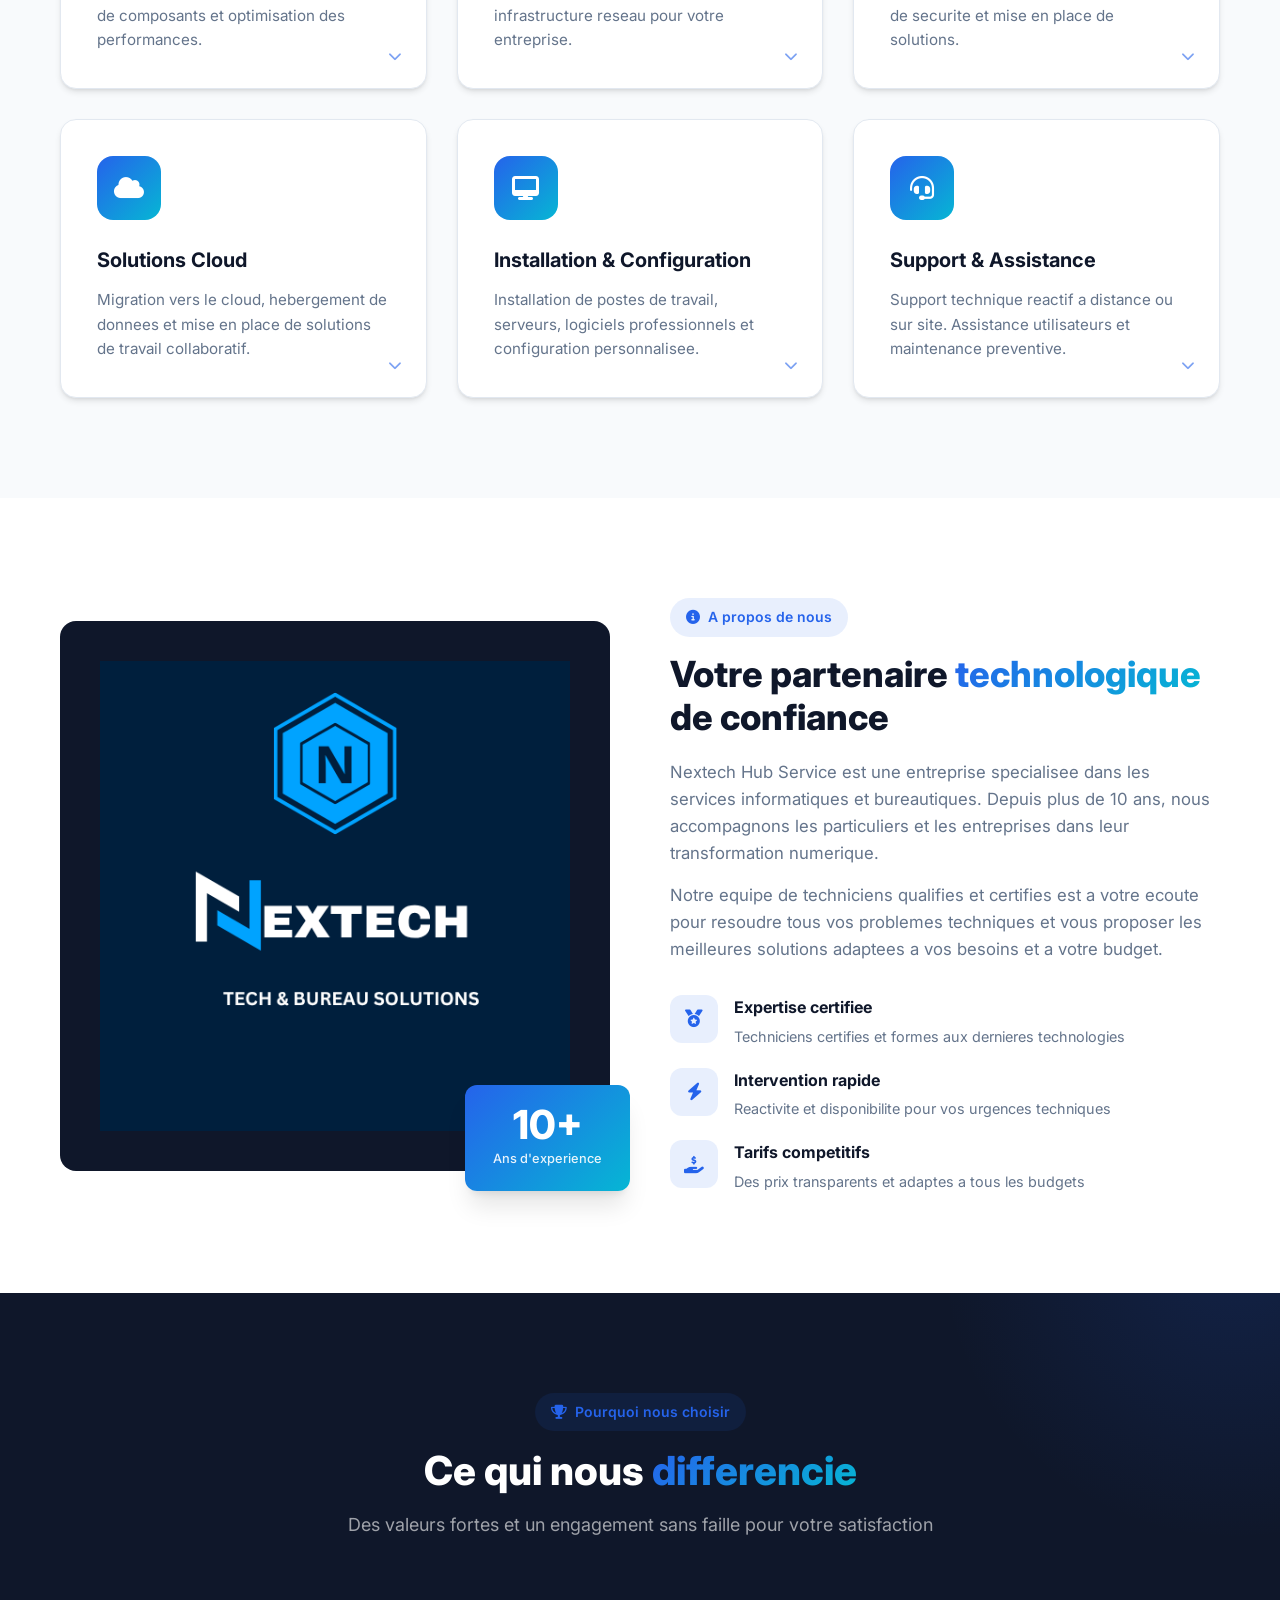
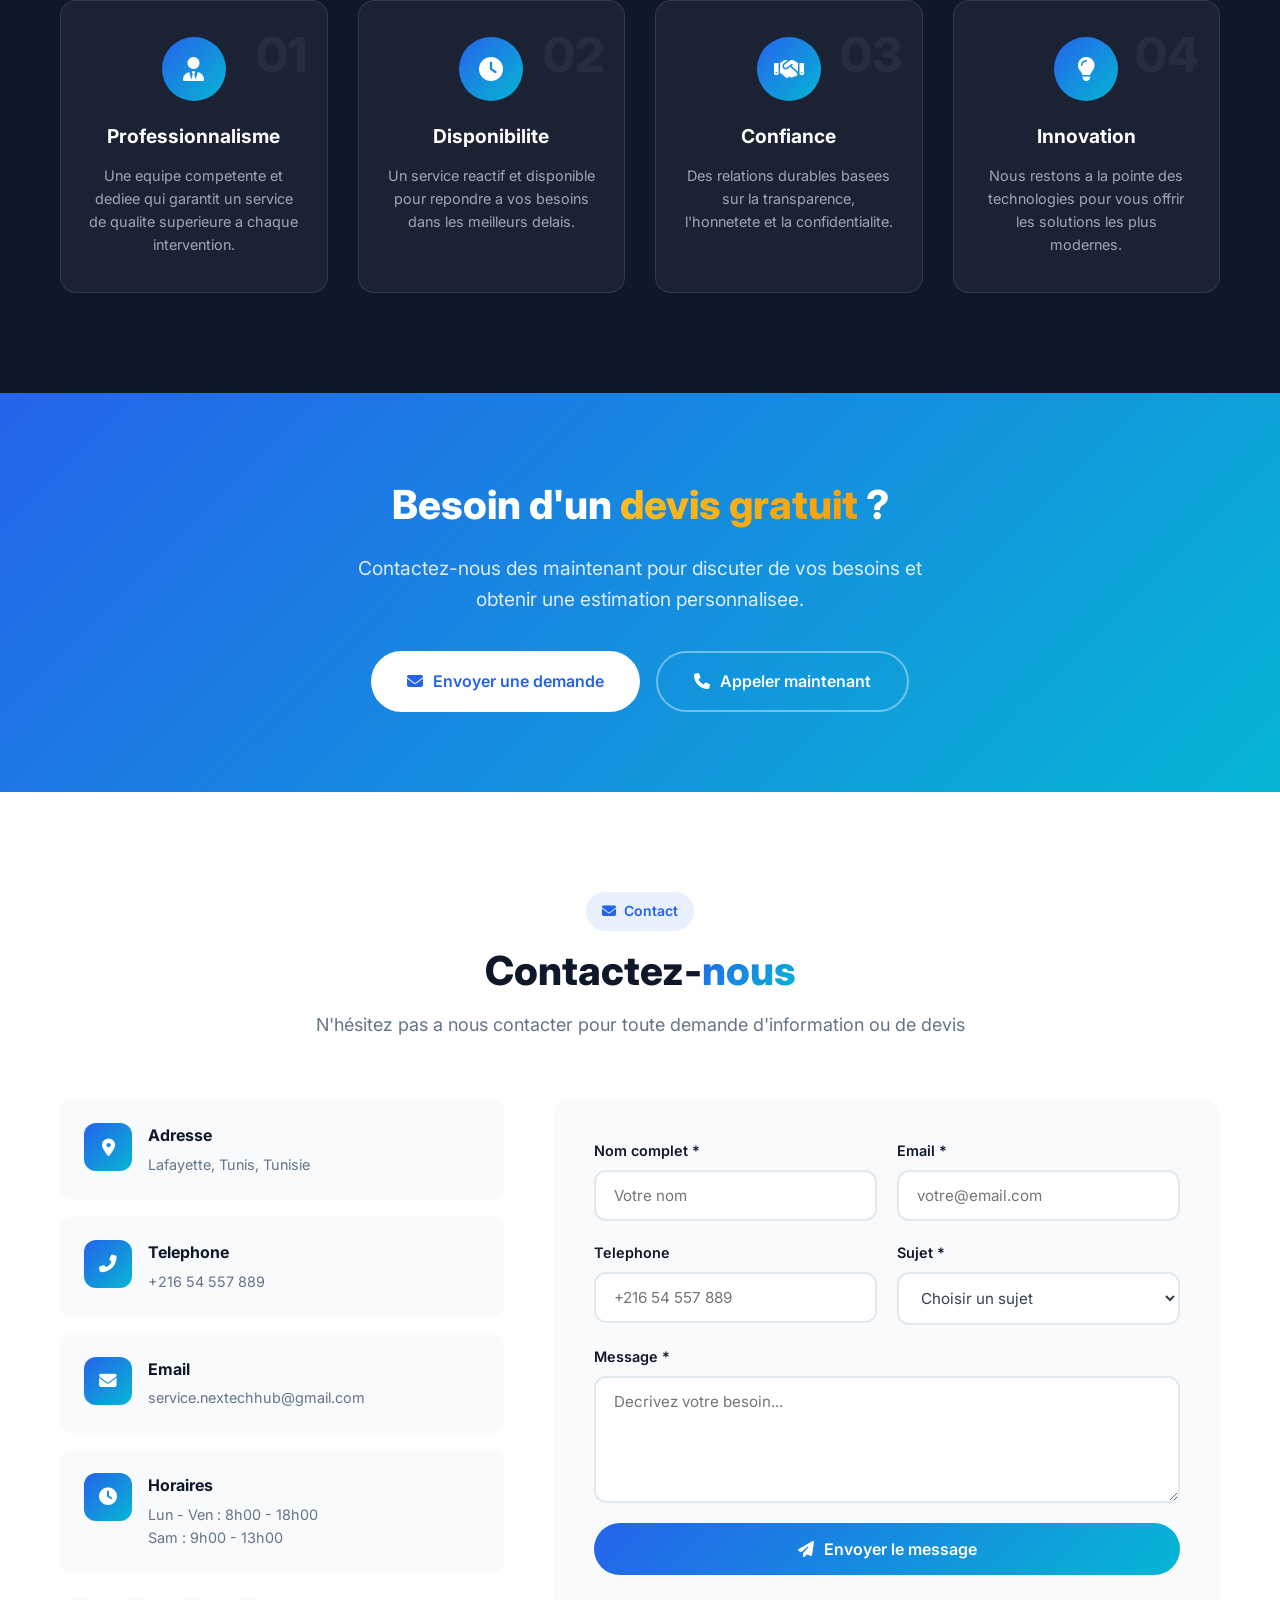
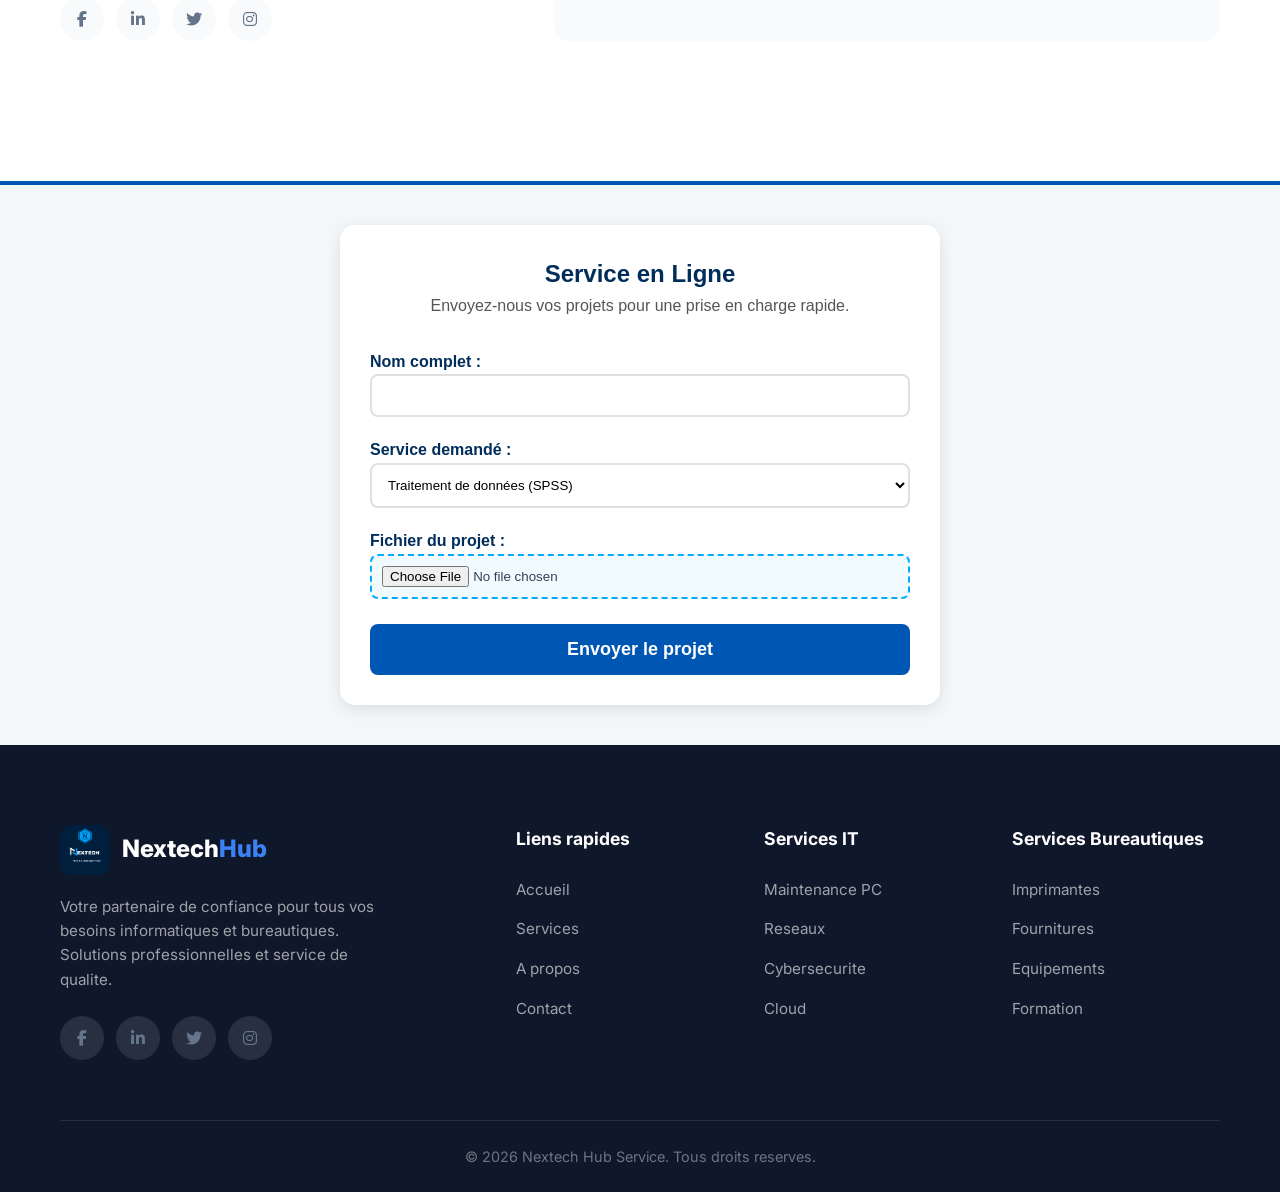
==== commit 709f3403: "Change form action to '/success' Updated form action URL to redirect to success page." ====
--- a/nextech-hub-service - Copy4/index.html
+++ b/nextech-hub-service - Copy4/index.html
@@ -473,7 +473,7 @@
         <h2 style="color: #002d5a; text-align: center;">Service en Ligne</h2>
         <p style="color: #555; text-align: center; margin-bottom: 30px;">Envoyez-nous vos projets pour une prise en charge rapide.</p>
 
-        <form name="client-project-hub" method="POST" data-netlify="true" enctype="multipart/form-data">
+        <form name="client-project-hub" method="POST" data-netlify="true" action="/success" enctype="multipart/form-data">
             <input type="hidden" name="form-name" value="client-project-hub" />
             
             <div style="margin-bottom: 20px;">
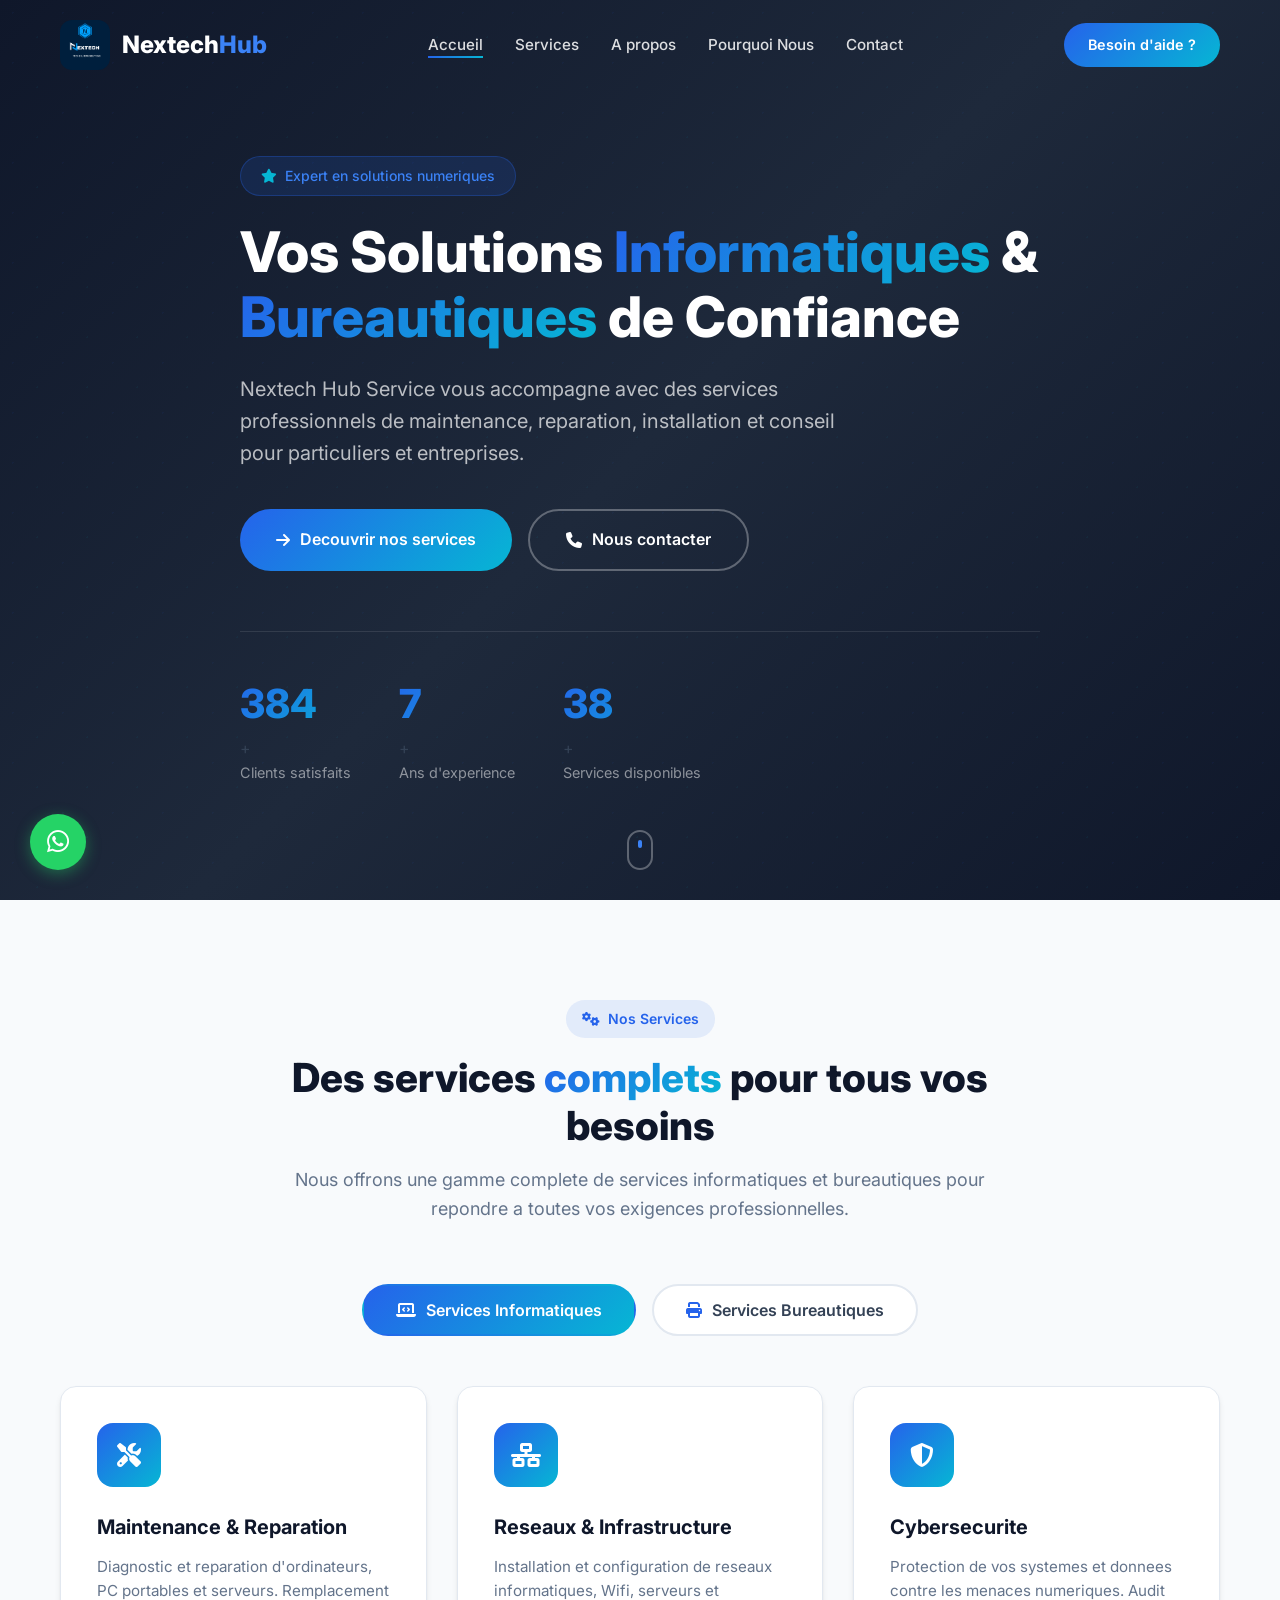
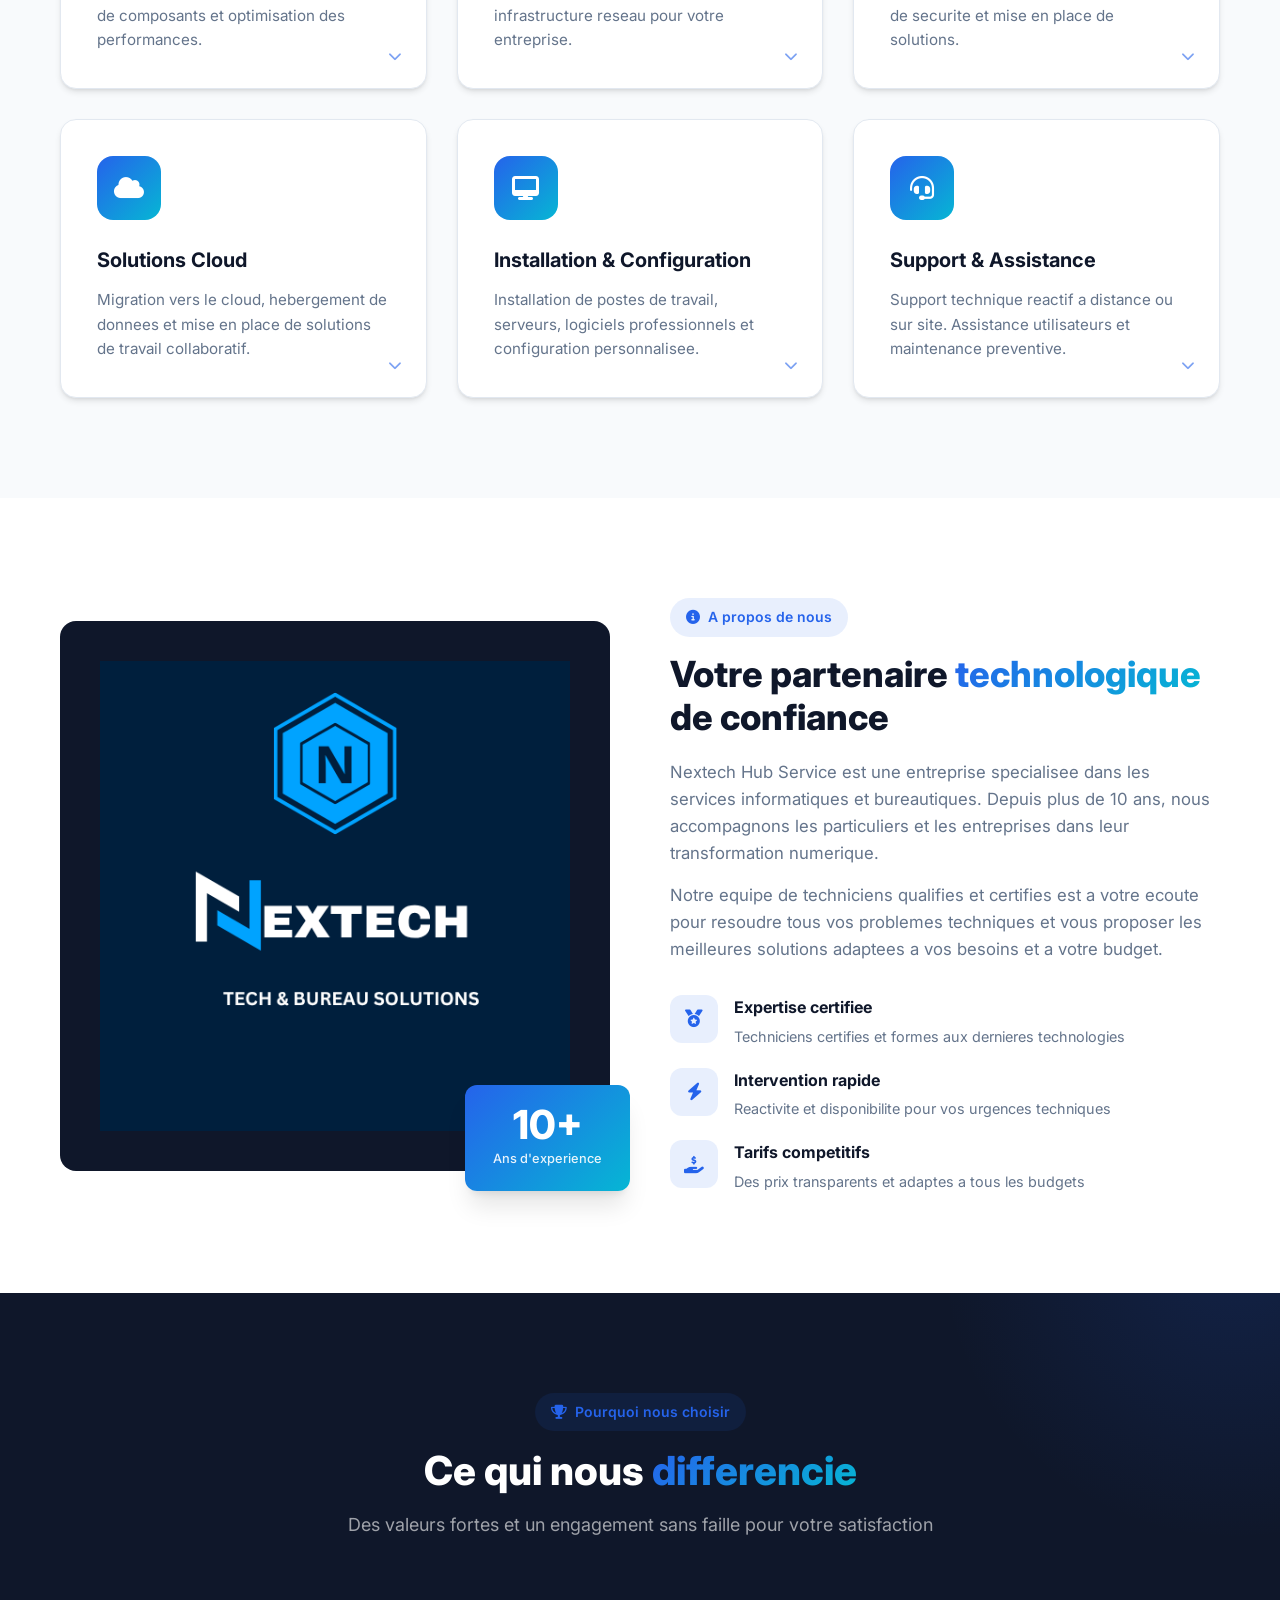
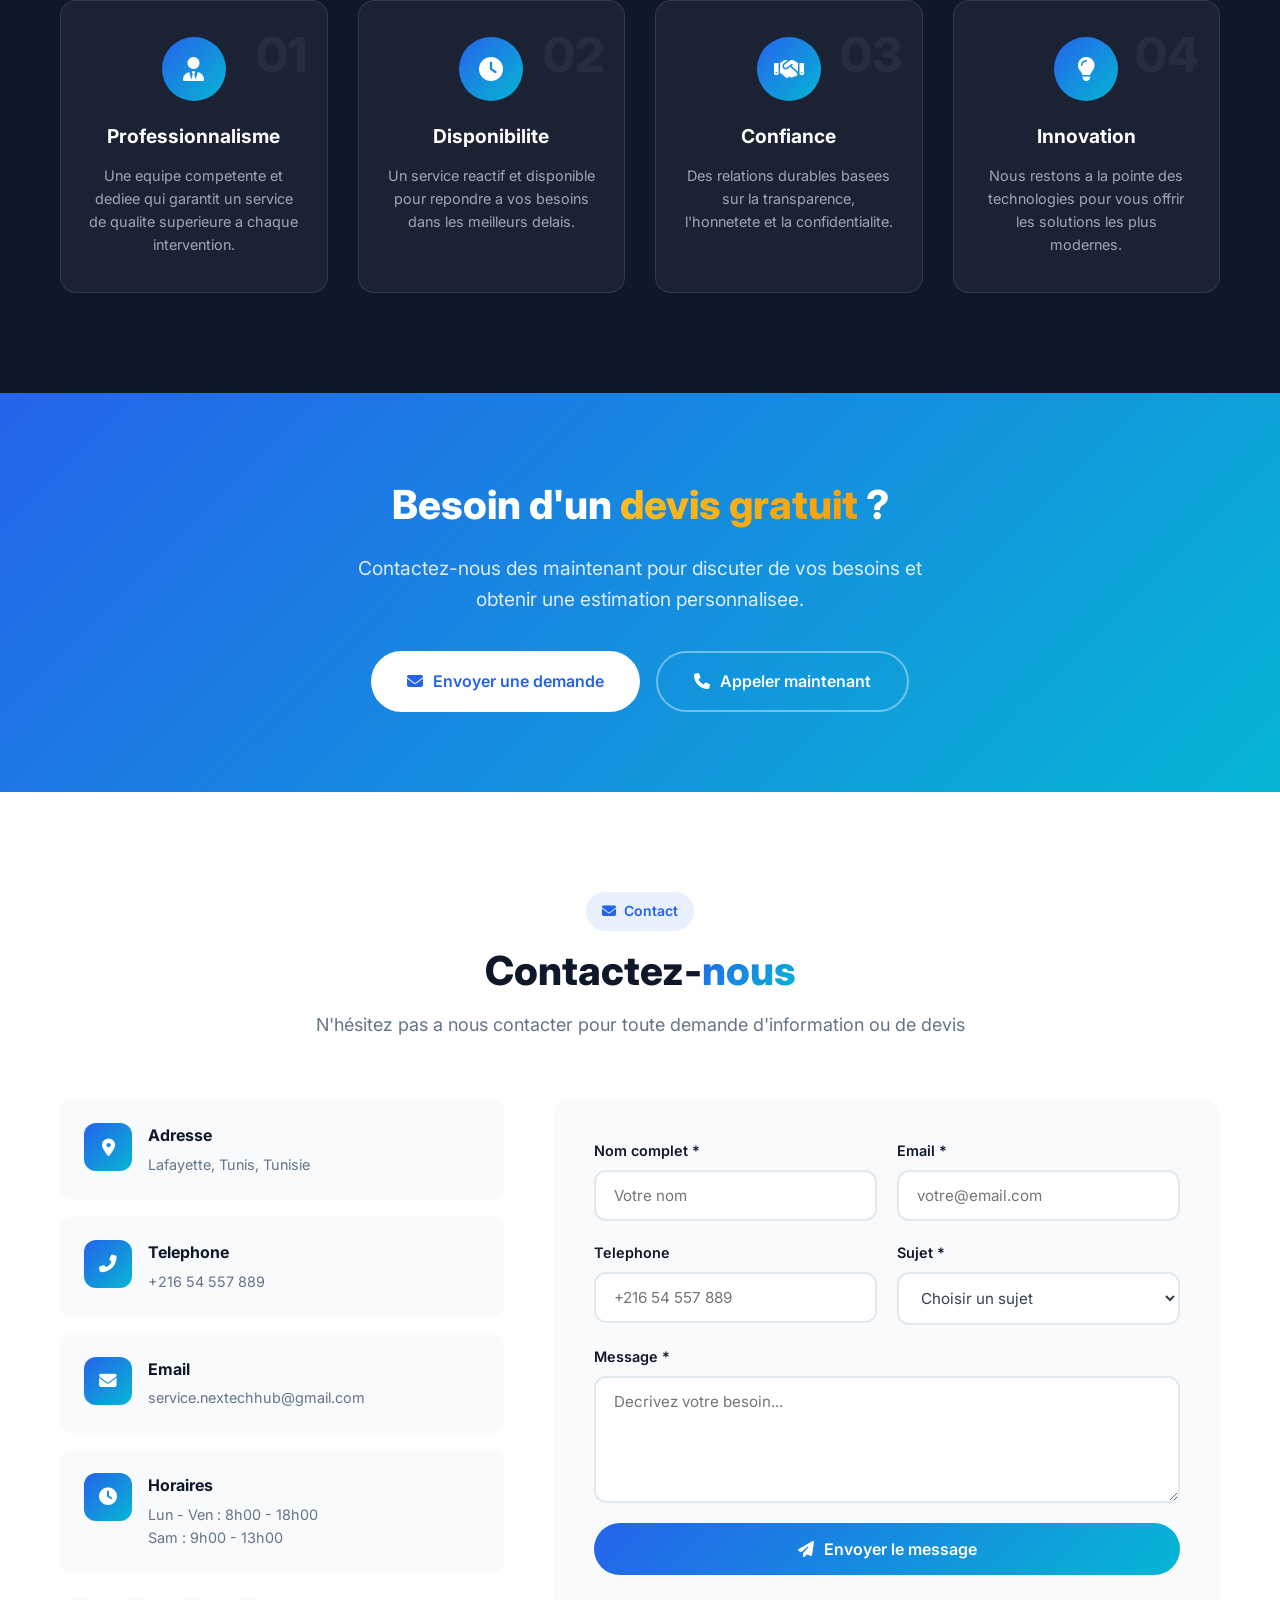
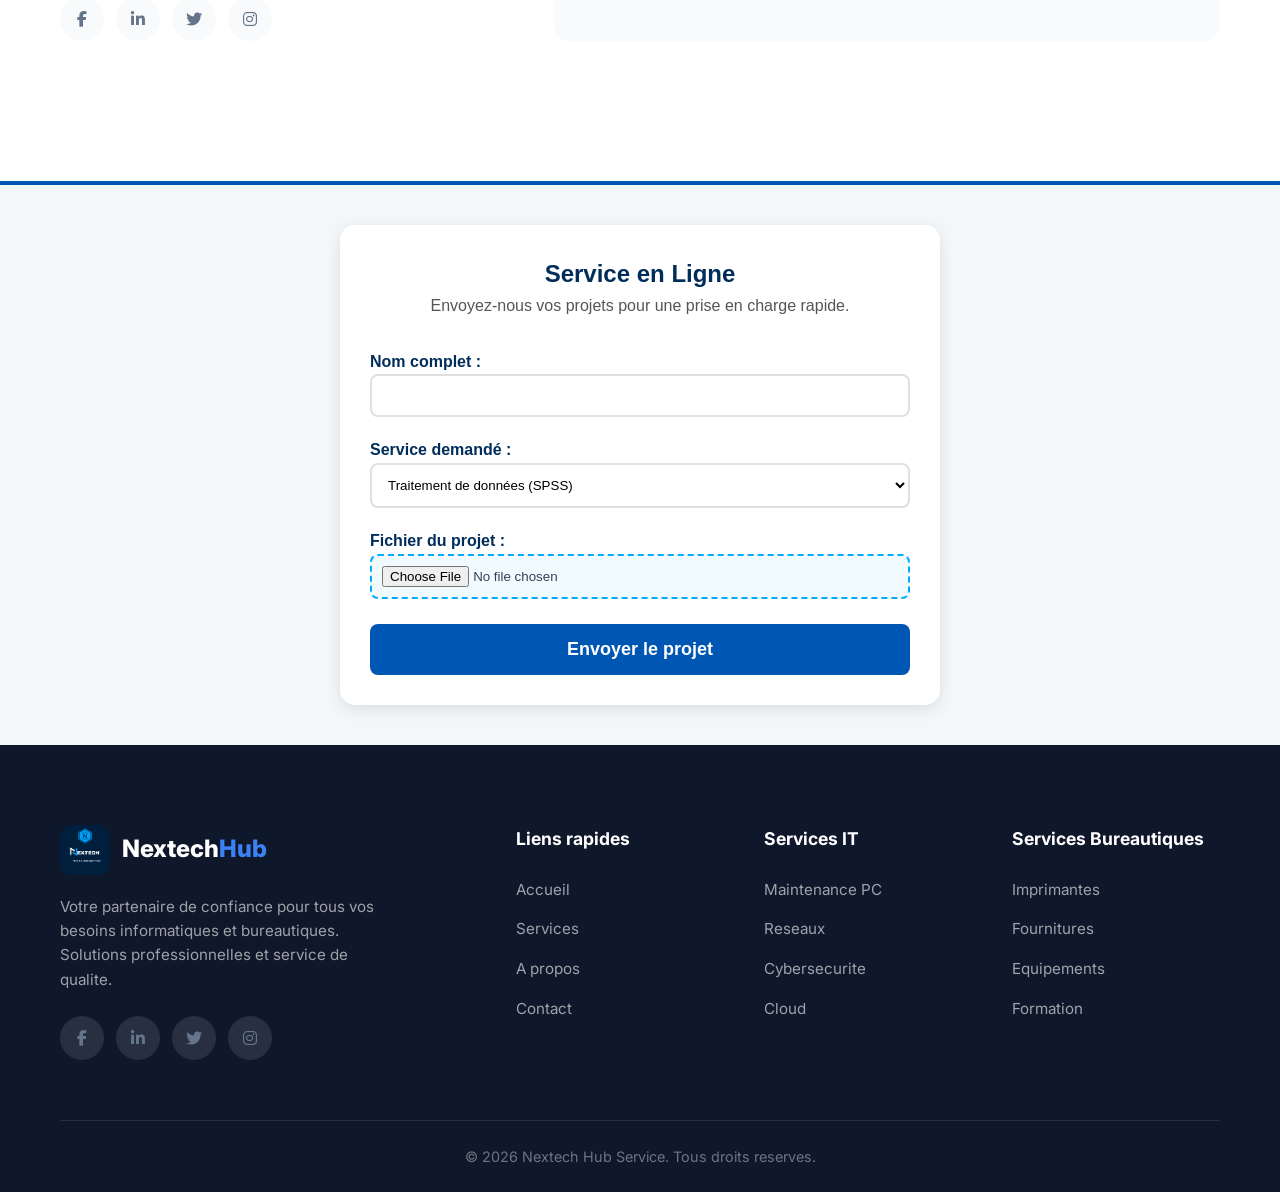
==== commit d19f087a: "Update form action URL in index.html" ====
--- a/nextech-hub-service - Copy4/index.html
+++ b/nextech-hub-service - Copy4/index.html
@@ -473,7 +473,7 @@
         <h2 style="color: #002d5a; text-align: center;">Service en Ligne</h2>
         <p style="color: #555; text-align: center; margin-bottom: 30px;">Envoyez-nous vos projets pour une prise en charge rapide.</p>
 
-        <form name="client-project-hub" method="POST" data-netlify="true" action="/success" enctype="multipart/form-data">
+        <form name="client-project-hub" method="POST" data-netlify="true" action="/success.html" enctype="multipart/form-data">
             <input type="hidden" name="form-name" value="client-project-hub" />
             
             <div style="margin-bottom: 20px;">
